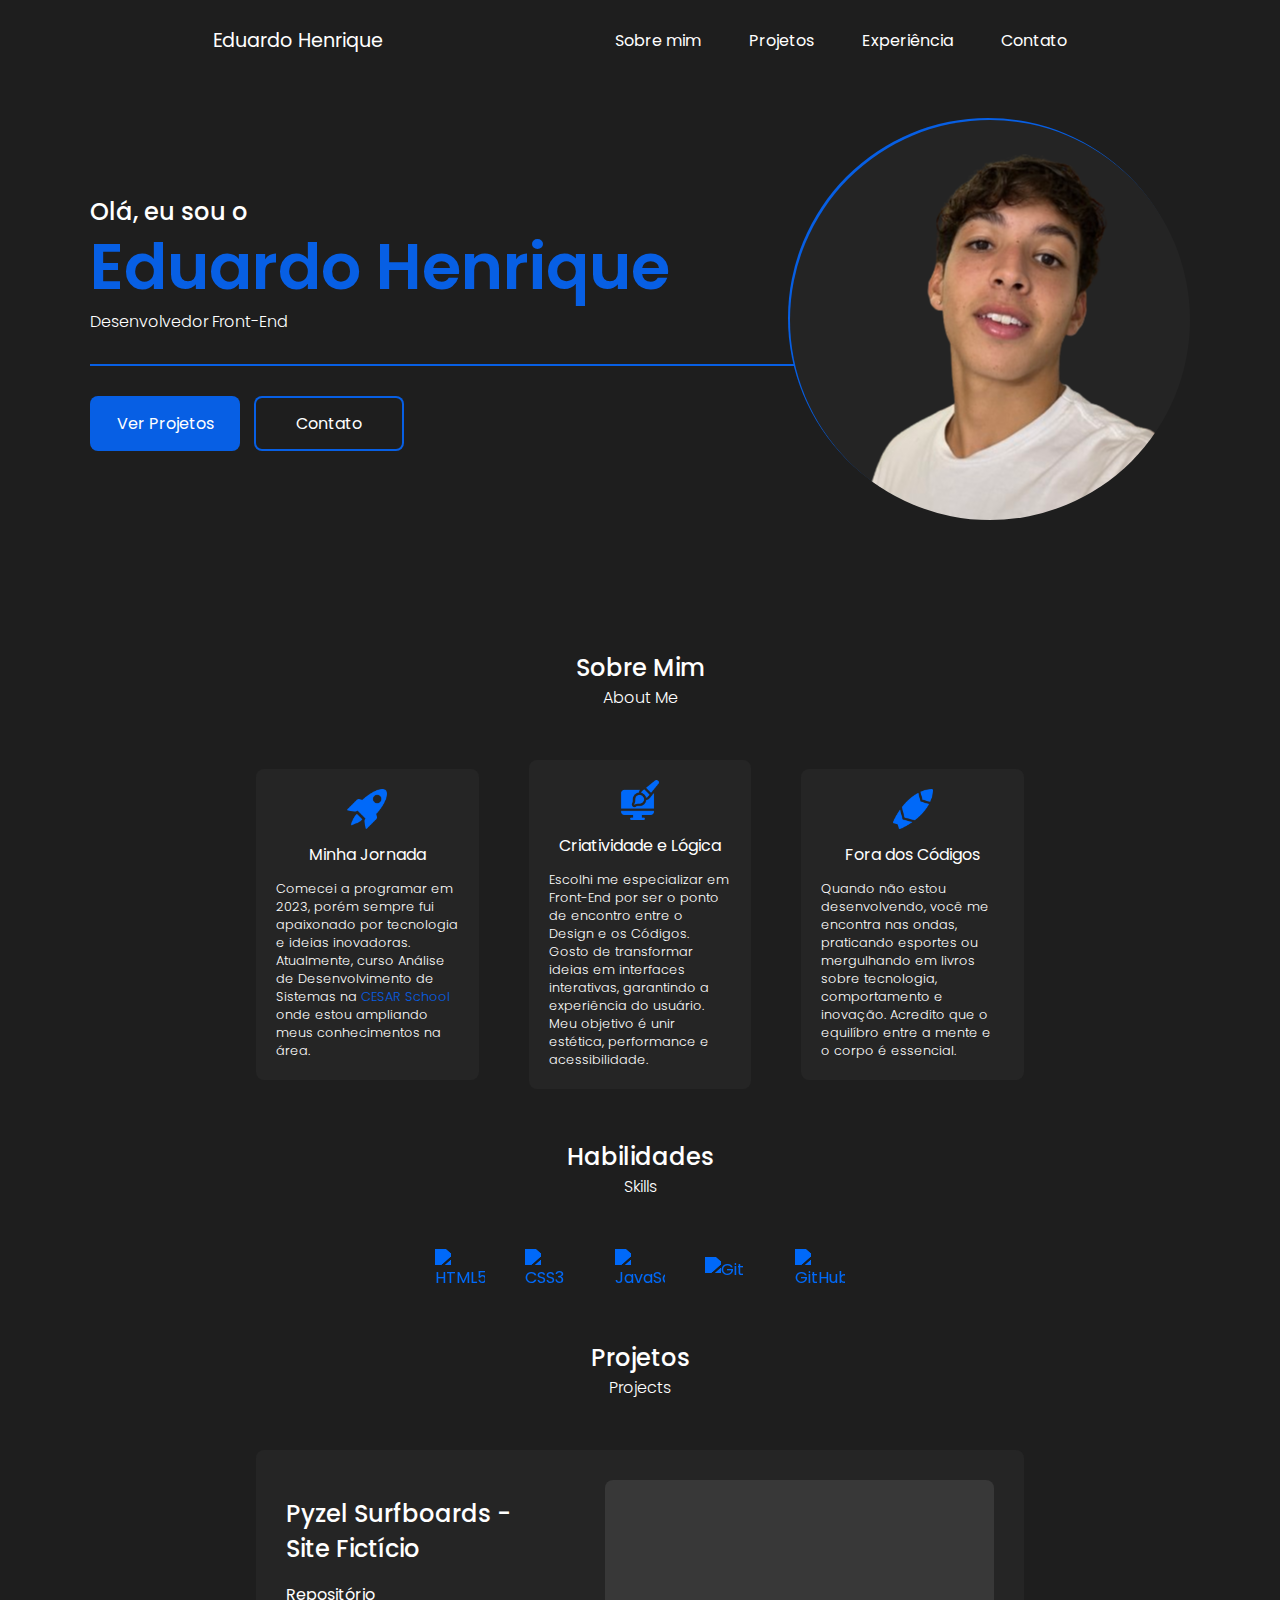
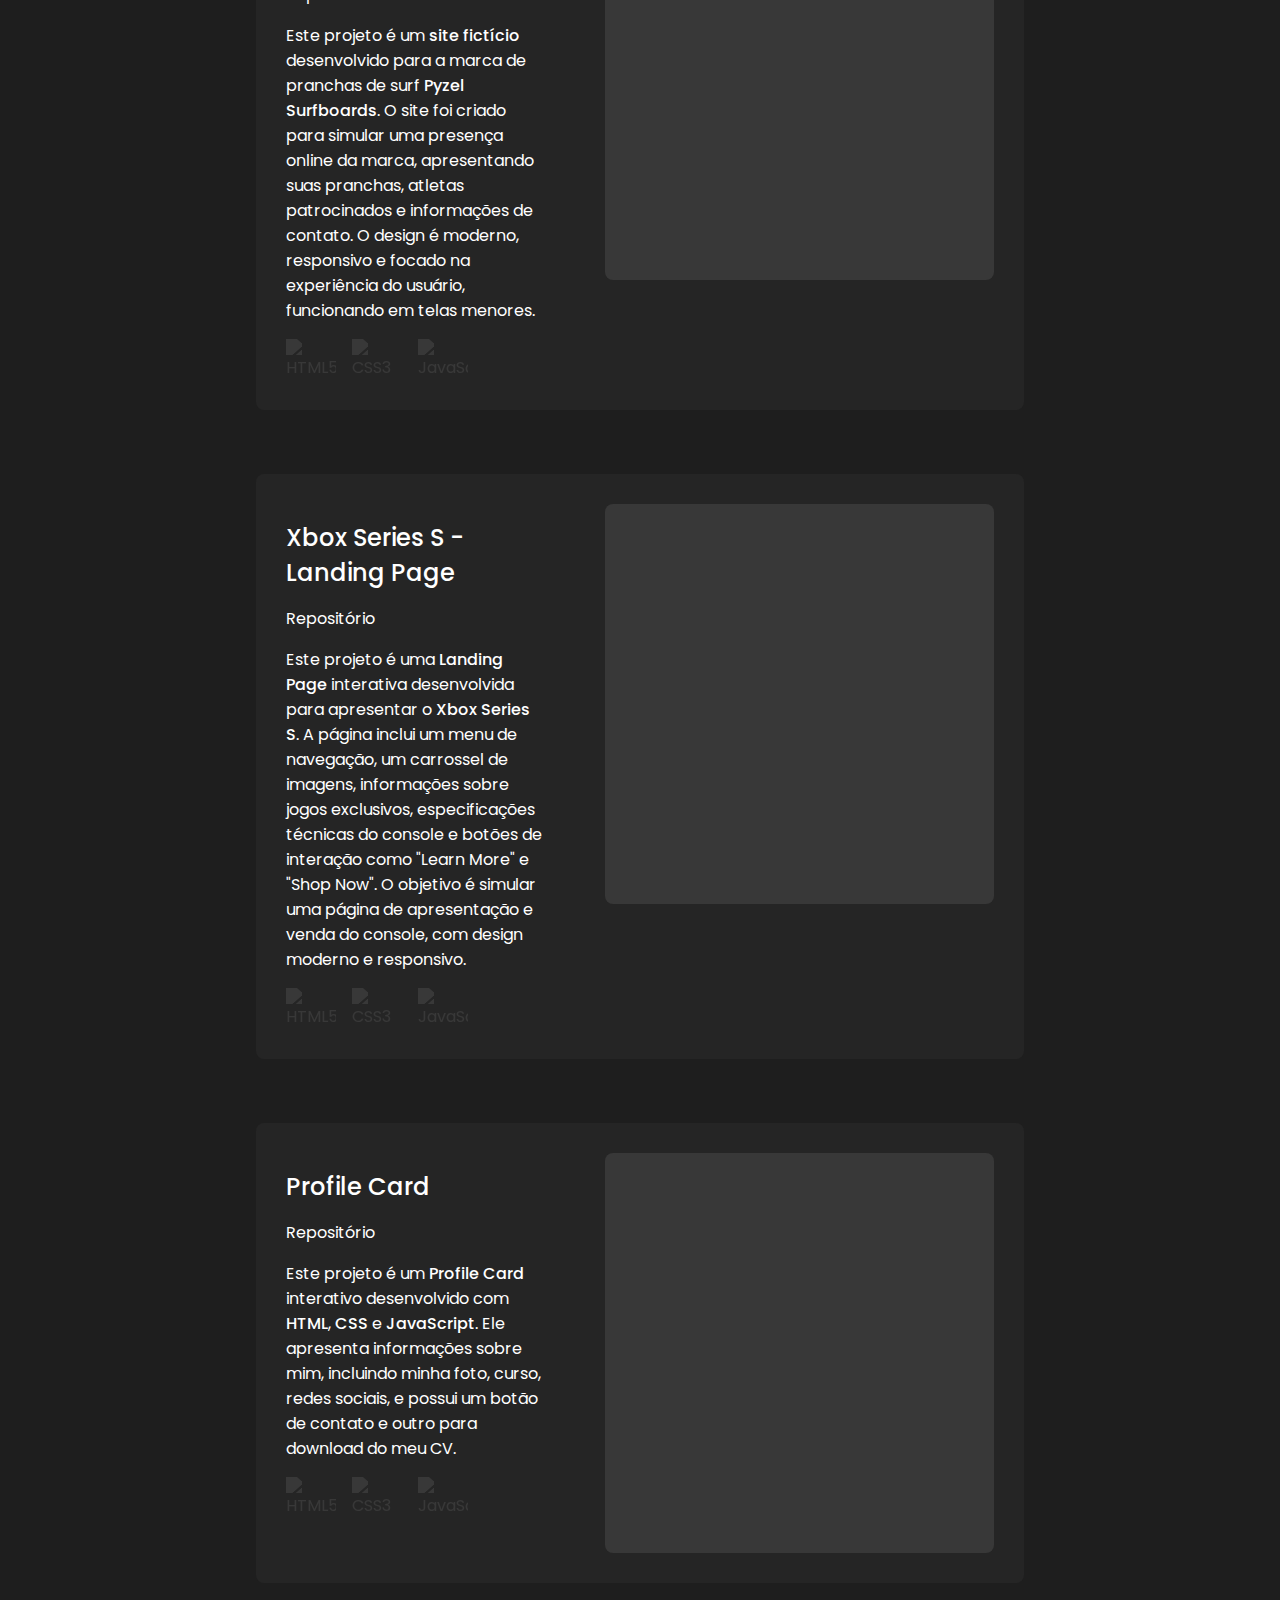
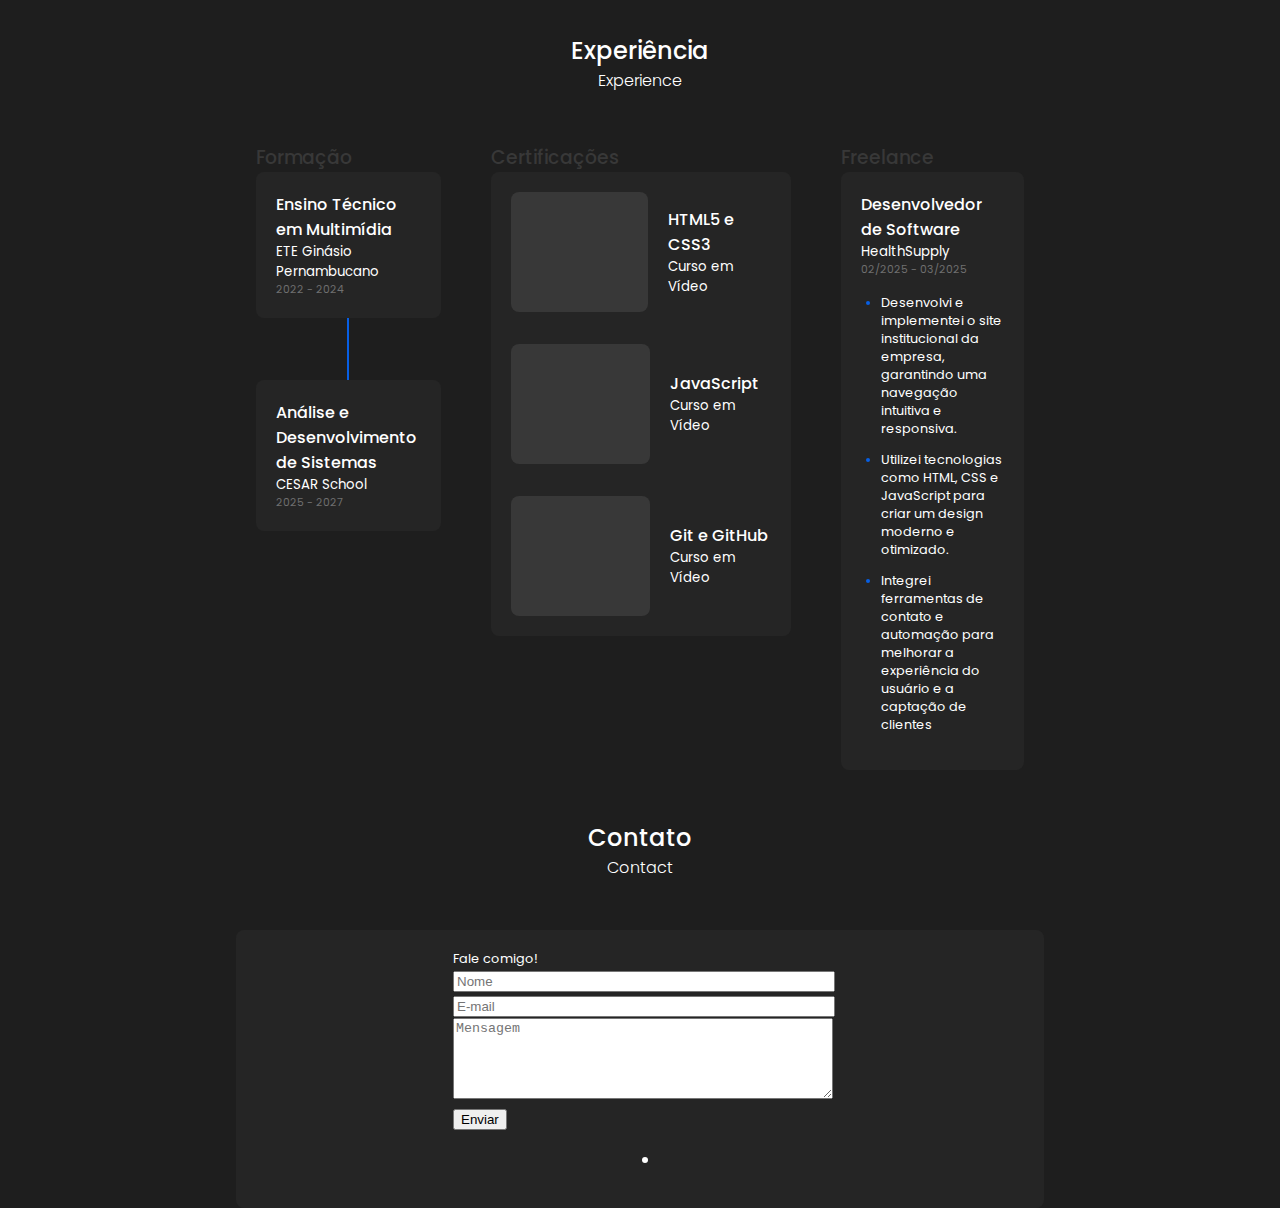
==== index.html @ 4c75b57a "Adaptando para telas menores" ====
<!DOCTYPE html>
<html lang="pt-br">
<head>
    <meta charset="UTF-8">
    <meta name="viewport" content="width=device-width, initial-scale=1.0">
    <title>Eduardo Henrique</title>
    <link rel="stylesheet" href="estilo/style.css">
</head>
<body>
    <!--
    Olá, obrigado por olhar meu portifólio. 
    
    Caso queira ler o código, está disponível em meu GitHub:

    github.com/duduhnrq
    -->
    <header id="mainHeader">
        <nav id="nav-links">
            <a href="#" class="logo">Eduardo Henrique</a>
            <div class="mobile-menu">
                <div class="line1"></div>
                <div class="line2"></div>
                <div class="line3"></div>
            </div>
            <ul class="nav-list">
                <li><a href="#about-me">Sobre mim</a></li>
                <li><a href="#projects">Projetos</a></li>
                <li><a href="#experience">Experiência</a></li>
                <li><a href="#contact">Contato</a></li>
            </ul>
        </nav>
    </header>

    <main>
        <section id="hero-section">
            <div class="hero-content">
                <h2>Olá, eu sou o</h2>
                <h1>Eduardo Henrique</h1>
                <h3>Desenvolvedor Front-End</h3>
                <hr>
                <a href="#projects"><input type="button" value="Ver Projetos" class="projects-btn"></a>
                <a href="#contact"><input type="button" value="Contato" class="contact-btn"></a>
            </div>
            <div class="hero-image">

            </div>
        </section>

        <section id="about-me">
            <div class="title">
                <h1>Sobre Mim</h1>
                <h2>About Me</h2>
            </div>

            <div class="about-boxs">
                <div class="about-box">
                    <img src="imagens/foguete.png" alt="Foguete">
                    <h1>Minha Jornada</h1>
                    <p>Comecei a programar em 2023, porém sempre fui apaixonado por tecnologia e ideias inovadoras. Atualmente, curso Análise de Desenvolvimento de Sistemas na <a href="https://www.cesar.school/" target="_blank">CESAR School</a> onde estou ampliando meus conhecimentos na área.</p>
                </div>
                <div class="about-box">
                    <img src="imagens/design.png" alt="Design">
                    <h1>Criatividade e Lógica</h1>
                    <p>Escolhi me especializar em Front-End por ser o ponto de encontro entre o Design e os Códigos. Gosto de transformar ideias em interfaces interativas, garantindo a experiência do usuário. Meu objetivo é unir estética, performance e acessibilidade.</p>
                </div>
                <div class="about-box">
                    <img src="imagens/prancha-de-surfe.png" alt="Prancha de Surf">
                    <h1>Fora dos Códigos</h1>
                    <p>Quando não estou desenvolvendo, você me encontra nas ondas, praticando esportes ou mergulhando em livros sobre tecnologia, comportamento e inovação. Acredito que o equilíbro entre a mente e o corpo é essencial.</p>
                </div>
            </div>
            
            <div class="title">
                <h1>Habilidades</h1>
                <h2>Skills</h2>
            </div>

            <div class="skills-icons">             
                <img alt="HTML5" title="HTML5" src="https://cdn.jsdelivr.net/gh/devicons/devicon@latest/icons/html5/html5-plain.svg" />                
                <img alt="CSS3" title="CSS3" src="https://cdn.jsdelivr.net/gh/devicons/devicon@latest/icons/css3/css3-plain.svg" />
                <img alt="JavaScript" title="JavaScript" src="https://cdn.jsdelivr.net/gh/devicons/devicon@latest/icons/javascript/javascript-plain.svg" />
                <img alt="Git" title="Git" src="https://cdn.jsdelivr.net/gh/devicons/devicon@latest/icons/git/git-plain.svg" />
                <img alt="GitHub" title="GitHub" src="https://cdn.jsdelivr.net/gh/devicons/devicon@latest/icons/github/github-original.svg" />
            </div>
        </section>

        <section id="projects">
            <div class="title">
                <h1>Projetos</h1>
                <h2>Projects</h2>
            </div>

            <div class="projects-boxs">
                <div class="projects-box">
                    <div class="project-content">
                        <h1>Pyzel Surfboards - Site Fictício</h1>
                        <a href="https://github.com/duduhnrq/surfboards-site" target="_blank">Repositório</a>
                        <p>Este projeto é um <strong>site fictício</strong> desenvolvido para a marca de pranchas de surf <strong>Pyzel Surfboards</strong>. O site foi criado para simular uma presença online da marca, apresentando suas pranchas, atletas patrocinados e informações de contato. O design é moderno, responsivo e focado na experiência do usuário, funcionando em telas menores.</p>
                        <div class="project-icons">
                            <img alt="HTML5" title="HTML5" src="https://cdn.jsdelivr.net/gh/devicons/devicon@latest/icons/html5/html5-plain.svg" />
                            <img alt="CSS3" title="CSS3" src="https://cdn.jsdelivr.net/gh/devicons/devicon@latest/icons/css3/css3-plain.svg" />
                            <img alt="JavaScript" title="JavaScript" src="https://cdn.jsdelivr.net/gh/devicons/devicon@latest/icons/javascript/javascript-plain.svg" />
                        </div>
                    </div>
                    <div class="project-image">
                        <a href="#"><img src="" alt=""></a>
                    </div>
                </div>

                <div class="projects-box">
                    <div class="project-content">
                        <h1>Xbox Series S - Landing Page</h1>
                        <a href="https://github.com/duduhnrq/xbox-landing-page" target="_blank">Repositório</a>
                        <p>Este projeto é uma <strong>Landing Page</strong> interativa desenvolvida para apresentar o <strong>Xbox Series S</strong>. A página inclui um menu de navegação, um carrossel de imagens, informações sobre jogos exclusivos, especificações técnicas do console e botões de interação como "Learn More" e "Shop Now". O objetivo é simular uma página de apresentação e venda do console, com design moderno e responsivo.</p>
                        <div class="project-icons">
                            <img alt="HTML5" title="HTML5" src="https://cdn.jsdelivr.net/gh/devicons/devicon@latest/icons/html5/html5-plain.svg" />
                            <img alt="CSS3" title="CSS3" src="https://cdn.jsdelivr.net/gh/devicons/devicon@latest/icons/css3/css3-plain.svg" />
                            <img alt="JavaScript" title="JavaScript" src="https://cdn.jsdelivr.net/gh/devicons/devicon@latest/icons/javascript/javascript-plain.svg" />
                        </div>
                    </div>
                    <div class="project-image">
                        <a href="#"><img src="" alt=""></a>
                    </div>
                </div>

                <div class="projects-box">
                    <div class="project-content">
                        <h1>Profile Card</h1>
                        <a href="https://github.com/duduhnrq/profile-card" target="_blank">Repositório</a>
                        <p>Este projeto é um <strong>Profile Card</strong> interativo desenvolvido com <strong>HTML</strong>, <strong>CSS</strong> e <strong>JavaScript</strong>. Ele apresenta informações sobre mim, incluindo minha foto, curso, redes sociais, e possui um botão de contato e outro para download do meu CV.</p>
                        <div class="project-icons">
                            <img alt="HTML5" title="HTML5" src="https://cdn.jsdelivr.net/gh/devicons/devicon@latest/icons/html5/html5-plain.svg" />
                            <img alt="CSS3" title="CSS3" src="https://cdn.jsdelivr.net/gh/devicons/devicon@latest/icons/css3/css3-plain.svg" />
                            <img alt="JavaScript" title="JavaScript" src="https://cdn.jsdelivr.net/gh/devicons/devicon@latest/icons/javascript/javascript-plain.svg" />
                        </div>
                    </div>
                    <div class="project-image">
                        <a href="#"><img src="" alt=""></a>
                    </div>
                </div>
            </div>
        </section>

        <section id="experience">
            <div class="title">
                <h1>Experiência</h1>
                <h2>Experience</h2>
            </div>

            <div class="experience-blocks">

                <div class="education-block">
                    <h3>Formação</h3>
                    <div class="education-item">
                        <h4>Ensino Técnico em Multimídia</h4>
                        <h5>ETE Ginásio Pernambucano</h5>
                        <h6>2022 - 2024</h6>
                    </div>
                    <hr>
                    <div class="education-item">
                        <h4>Análise e Desenvolvimento de Sistemas</h4>
                        <h5>CESAR School</h5>
                        <h6>2025 - 2027</h6>
                    </div>
                </div>

                <div class="certifications-block">
                    <h3>Certificações</h3>
                    <div class="certifications-item">
                        <ul>
                            <li>
                                <div class="certification-image">

                                </div>
                                <div class="certification-text">
                                    <h4>HTML5 e CSS3</h4>
                                    <h5>Curso em Vídeo</h5>
                                </div>
                            </li>
                            <li>
                                <div class="certification-image">

                                </div>
                                <div class="certification-text">
                                    <h4>JavaScript</h4>
                                    <h5>Curso em Vídeo</h5>
                                </div>
                            </li>
                            <li>
                                <div class="certification-image">

                                </div>
                                <div class="certification-text">
                                    <h4>Git e GitHub</h4>
                                    <h5>Curso em Vídeo</h5>
                                </div>
                            </li>
                        </ul>
                    </div>
                </div>

                <div class="freelance-block">
                    <h3>Freelance</h3>
                    <div class="freelance-item">
                        <div class="freelance-text">
                            <h4>Desenvolvedor de Software</h4>
                            <h5>HealthSupply</h5>
                            <h6>02/2025 - 03/2025</h6>
                        </div>

                        <div class="freelance-tags">
                            <ul>
                                <li>
                                    <p>Desenvolvi e implementei o site institucional da empresa, garantindo uma navegação intuitiva e responsiva.</p>
                                </li>
                                <li>
                                    <p>Utilizei tecnologias como HTML, CSS e JavaScript para criar um design moderno e otimizado.</p>
                                </li>
                                <li>
                                    <p>Integrei ferramentas de contato e automação para melhorar a experiência do usuário e a captação de clientes</p>
                                </li>
                            </ul>
                        </div>
                    </div>
                </div>
            </div>
        </section>

        <section id="contact">
            <div class="title">
                <h1>Contato</h1>
                <h2>Contact</h2>
            </div>

            <div class="contact">
                <form action="#" method="post">
                    <h3>Fale comigo!</h3>
                    <div class="input-group">
                        <input type="text" id="nome" name="nome" placeholder="Nome" required>
                        <input type="email" id="email" name="email" placeholder="E-mail" required>
                    </div>
            
                    <div class="input-group">
                        <textarea id="mensagem" name="mensagem" rows="5" placeholder="Mensagem" required></textarea>
                    </div>
            
                    <button type="submit">Enviar</button>
                </form>
                <ul>
                    <li><img src="imagens/" alt=""></li>
                </ul>
            </div>
        </section>
    </main>

    <script src="script/script.js"></script>
</body>
</html>
---- estilo/style.css ----
@charset "UTF-8";

@import url('https://fonts.googleapis.com/css2?family=Outfit:wght@100..900&family=Poppins:ital,wght@0,100;0,200;0,300;0,400;0,500;0,600;0,700;0,800;0,900;1,100;1,200;1,300;1,400;1,500;1,600;1,700;1,800;1,900&display=swap');

:root {
    --color001: #1e1e1e;
    --color002: #252525;
    --color003: #383838;
    --color004: #075fe4;
    --color005: #e8e9eb;

    --font001: "Poppins", sans-serif;
}

html {
    overflow-x: hidden;
    scroll-behavior: smooth;
    scroll-padding-top: 80px; 
}

body {
    margin: 0;
    padding: 0;
    background-color: var(--color001);
    font-family: var(--font001);
}

/*Menu de Navegação*/

header {
    width: 100%;
    height: 80px;
    top: 0;
    position: fixed;
    background-color: var(--color001);
    display: flex;
    justify-content: center;
    align-items: center;
    transition: all .3s ease-in-out;
    z-index: 1000;
}

header.scrolled {
    background-color: var(--color001);
    box-shadow: 0px 0px 10px rgba(0, 0, 0, 0.3);
}

nav {
    display: flex;
    justify-content: center;
    width: 100%;
    gap: 15%;
}

nav .logo {
    display: flex;
    align-items: center;
    justify-content: center;
    color: white;
    text-decoration: none;
    font-weight: 400;
    font-size: 1.2rem;
}

nav ul {
    display: flex;
    justify-content: center;
    align-items: center;
    gap: 3rem;
    list-style: none;
}

nav ul a {
    position: relative;
    color: white;
    text-decoration: none;
}

nav ul a::after {
    content: "";
    position: absolute;
    left: 0;
    bottom: -2px;
    width: 0%;
    height: 2px;
    background-color: var(--color004);
    transition: all .3s ease-in-out;
}

nav ul a:hover::after {
    width: 100%;
}

.mobile-menu {
    display: none;
    cursor: pointer;
}

.mobile-menu div {
    width: 28px;
    height: 2px;
    background: #fff;
    margin: 6px 0;
    transition: all .3s;
}

/*Página Principal*/

#hero-section {
    width: 100%;
    height: auto;
    margin-top: 120px;
    margin-bottom: 80px;
    display: flex;
    justify-content: center;
    align-items: center;
}

.hero-content {
    color: white;
    width: 700px;
    height: auto;
    line-height: 45px;
    margin-left: 40px;
}

.hero-content h1, h2, h3 {
    margin: 0;
}

.hero-content h1 {
    color: var(--color004);
    font-size: 4rem;
    font-weight: 600;
    opacity: 0;
    transform: translateY(-10px);
    transition: all .5s ease-in-out .3s;
    padding: 10px 0px 10px 0px;
}

.hero-content h2 {
    font-size: 1.5rem;
    font-weight: 500;
    opacity: 0;
    transform: translateY(-10px);
    transition: all .5s ease-in-out;
}

.hero-content h3 {
    font-size: 1rem;
    font-weight: 300;
    opacity: 0;
    transform: translateY(-10px);
    transition: all .5s ease-in-out .6s;
}

.hero-content hr {
    width: 800px;
    margin: 20px 0px 20px 0px;
    border: 1px solid var(--color004);
}

.hero-content.visible h1,
.hero-content.visible h2,
.hero-content.visible h3 {
    opacity: 1;
    transform: translateY(0);
}

.hero-content input {
    cursor: pointer;
    width: 150px;
    height: auto;
    padding: 15px;
    margin: 10px 10px 0px 0px;
    border: none;
    border-radius: 8px;
}

.projects-btn {
    background-color: var(--color004);
    color: white;
    font-family: var(--font001);
    font-weight: 400;
    font-size: 1rem;
    transition: all .3s ease-in-out;
}

.projects-btn:hover {
    box-shadow: inset 0px 0px 0px 2px var(--color004);
    background-color: var(--color001);
    transform: translate(-2px, -2px);
}

.contact-btn {
    background-color: var(--color001);
    box-shadow: inset 0px 0px 0px 2px var(--color004);
    color: white;
    font-family: var(--font001);
    font-weight: 400;
    font-size: 1rem;
    transition: all .3s ease-in-out;
}

.contact-btn:hover {
    background-color: var(--color004);
    transform: translate(-2px, -2px);
}

.hero-image {
    min-width: 400px;
    min-height: 400px;
    background: var(--color001) url(../imagens/eduardo001.png) no-repeat center center;
    border-radius: 50%;
    box-shadow: -2px -2px 0px var(--color004);
    transition: all .3s ease-in-out;
    margin-right: 40px;
}

.hero-image:hover {
    box-shadow: -2px 2px 0px var(--color004);
    transform: translate(5px, -5px);
}

/*Sobre Mim / Habilidades*/

#about-me {
    width: 100%;
    height: auto;
    display: flex;
    justify-content: center;
    align-items: center;
    flex-direction: column;
    background-color: var(--color001);
    color: white;
}

.title {
    text-align: center;
    color: white;
    padding: 50px;
}

.title h1 {
    font-weight: 500;
    font-size: 1.5rem;
    margin: 0;
}

.title h2 {
    font-weight: 300;
    font-size: 1rem;
    margin: 0;
}

.about-boxs {
    display: flex;
    justify-content: center;
    align-items: center;
    width: 60%;
    gap: 50px;
}

.about-box {
    width: 300px;
    height: auto;
    padding: 20px;
    background-color: var(--color002);
    display: flex;
    flex-direction: column;
    justify-content: center;
    align-items: center;
    gap: .8rem;
    border-radius: 8px;
    transition: all .3s ease-in-out;
}

.about-box:hover {
    transform: translate(5px, -5px);
    box-shadow: -5px 5px 0px 0px var(--color004);
}

.about-box img {
    filter: brightness(0) invert(38%) sepia(74%) saturate(7254%) hue-rotate(206deg) contrast(107%);
    width: 40px;
}

.about-box h1 {
    font-size: 1rem;
    font-weight: 400;
    margin: 0;
}

.about-box p {
    font-size: .8rem;
    font-weight: 300;
    margin: 0;

}

.about-box a {
    font-size: .8rem;
    font-weight: 300;
    color: var(--color004);
    text-decoration: none;
}

.about-box a:hover {
    text-decoration: underline;
}

.skills-icons {
    display: flex;
    justify-content: center;
    align-items: center;
    gap: 40px;
}

.skills-icons img {
    width: 50px;
    filter: brightness(0) invert(38%) sepia(74%) saturate(7254%) hue-rotate(206deg) contrast(107%);
    transition: all .3s ease-in-out;
}

.skills-icons img:hover {
    transform: scale(1.1);
}

/*Projetos*/

#projects {
    width: 100%;
    height: auto;
    color: white;
    display: flex;
    flex-direction: column;
    justify-content: center;
}

.projects-boxs {
    display: flex;
    flex-direction: column;
    justify-content: center;
    align-items: center;
    gap: 4rem;
}

.projects-box {
    width: 60%;
    height: auto;
    background-color: var(--color002);
    display: flex;
    justify-content: center;
    border-radius: 8px;
}

.project-content {
    width: 400px;
    padding: 30px;
    display: flex;
    flex-direction: column;
    align-items: first baseline;
}

.project-content h1 {
    font-size: 1.5rem;
    font-weight: 500;
}

.project-content a {
    color: white;
    text-decoration: none;
    transition: all .3s ease-in-out;
}

.project-content a:hover {
    color: grey;
}

.project-content p {
    font-size: 1rem;
    font-weight: 400;
}

.project-content strong {
    font-weight: 500;
}

.project-icons {
    display: flex;
    gap: 1rem;
}

.project-icons img {
    width: 50px;
    filter: brightness(0) saturate(100%) invert(17%) sepia(10%) saturate(11%) hue-rotate(3deg) brightness(90%) contrast(82%);
}

.project-image {
    width: 600px;
    height: 400px;
    margin: 30px;
    background-color: var(--color003);
    transition: all .3s ease-in-out;
    border-radius: 8px;
}

.project-image:hover {
    cursor: pointer;
    transform: translate(5px, -5px);
    box-shadow: -5px 5px 0px 1px var(--color004);
}

/*Experiencia*/

#experience {
    color: white;
    display: flex;
    flex-direction: column;
    justify-content: center;
    align-items: center;
}

.experience-blocks {
    display: flex;
    justify-content: center;
    width: 60%;
    gap: 50px;
}

.experience-blocks h3 {
    color: var(--color003);
    font-weight: 500;
}

.experience-blocks h4, h5, h6 {
    margin: 0;
}

.experience-blocks h4 {
    font-weight: 500;
}

.experience-blocks h5 {
    font-weight: 400;
}

.experience-blocks h6 {
    font-weight: 400;
    color: #707070;
}

.experience-blocks hr {
    width: 0px;
    height: 60px;
    margin-top: 0;
    margin-bottom: 0;
    border: solid 1px var(--color004);
}

.education-item {
    background-color: var(--color002);
    border-radius: 8px;
    padding: 20px;
    margin: 0;
}

.certifications-item {
    background-color: var(--color002);
    border-radius: 8px;
    width: 300px;
}

.certifications-item ul {
    list-style: none;
    display: flex;
    flex-direction: column;
    gap: 2rem;
    padding: 20px;
    margin: 0;
}

.certifications-item li {
    display: flex;
    align-items: center;
    gap: 20px;
}

.certification-image {
    background-color: var(--color003);
    width: 150px;
    height: 120px;
    border-radius: 8px;
    transition: all .3s ease-in-out;
}

.certification-image:hover {
    cursor: pointer;
    transform: translate(5px, -5px);
    box-shadow: -5px 5px 0px 0px var(--color004);
}

.freelance-block {
    width: 360px;
}

.freelance-item {
    background-color: var(--color002);
    border-radius: 8px;
    padding: 20px;
    margin: 0;
}

.freelance-item ul {
    padding-left: 20px;
}

.freelance-item ul p {
    font-size: 0.8rem;
}

.freelance-item li::marker {
    color: #075fe4;
    font-size: 0.8rem;
}

/*Contato*/

#contact {
    display: flex;
    flex-direction: column;
    justify-content: center;
    align-items: center;
    color: white;
}

.contact {
    display: flex;
    flex-direction: column;
    justify-content: center;
    align-items: center;
    width: 60%;
    background-color: var(--color002);
    border-radius: 8px;
    padding: 20px;
}

.contact h3 {
    font-weight: 400;
    font-size: 0.8rem;
}

.input-group input, textarea {
    width: 100%;
}



/*Responsividade*/

@media (max-width: 1000px) {
    nav {
        gap: 30%;
    }

    .nav-list {
        position: absolute;
        top: 80px;
        height: 0;
        right: 0;
        width: 100%;
        background-color: var(--color001);
        flex-direction: column;
        gap: 8%;
        margin: 0;
        transition: all .3s ease-in-out;
    }
    
    .nav-list li {
        opacity: 0;
    }

    @keyframes navLinkFade {
        from {
            opacity: 0;
            transform: translateX(50px);
        }
        to {
            opacity: 1;
            transform: translateX(0)
        }
    }

    .mobile-menu {
        display: block;
    }

    .nav-list.active {
        height: 30vh;
    }

    .mobile-menu.active .line1 {
        transform: rotate(-45deg) translate(-6px, 6px);
    }

    .mobile-menu.active .line2 {
        opacity: 0;
    }

    .mobile-menu.active .line3 {
        transform: rotate(45deg) translate(-6px, -6px);
    }

    #hero-section {
        flex-direction: column-reverse;
    }

    .hero-content {
        margin-top: 20px;
        margin-left: 0;
        width: 100%;
        text-align: center;
    }

    .hero-content h1 {
        font-size: 2.5rem;
        padding: 0;
    }

    .hero-content hr {
        width: 100%;
    }

    .hero-image {
        margin: 0;
        transform: scale(0.8);
    }

    .hero-image:hover {
        box-shadow: -2px 2px 0px var(--color004);
        transform: scale(0.9);
    }

    .about-boxs {
        flex-direction: column;
        gap: 50px;
    }

    .experience-blocks {
        flex-direction: column;
        justify-content: center;
        align-items: center;
        width: 100%;
    }

    .education-block {
        width: 60%;
    }

    .certifications-block {
        width: 60%;
    }

    .certifications-item {
        width: 100%;
    }

    .freelance-block {
        width: 60%;
    }

    .contact {
        padding: 0;
        width: 60%;
    }
}
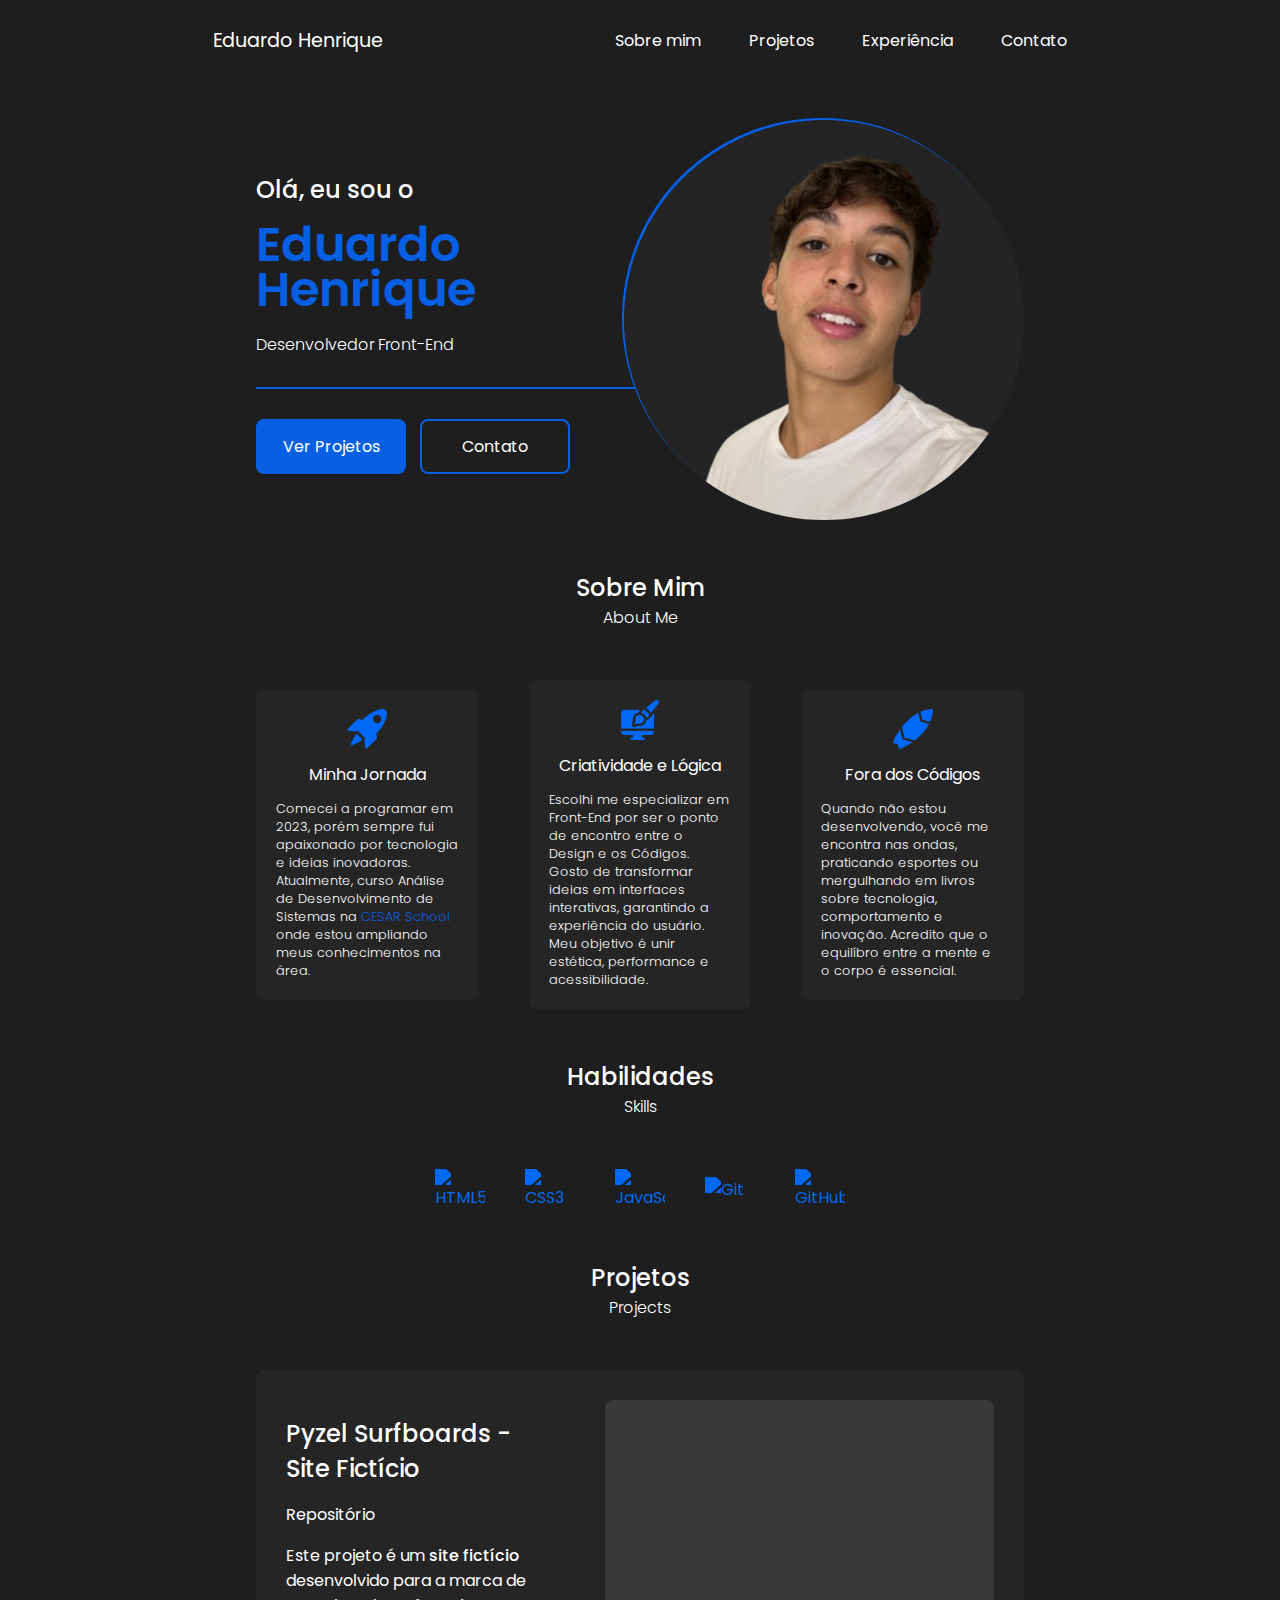
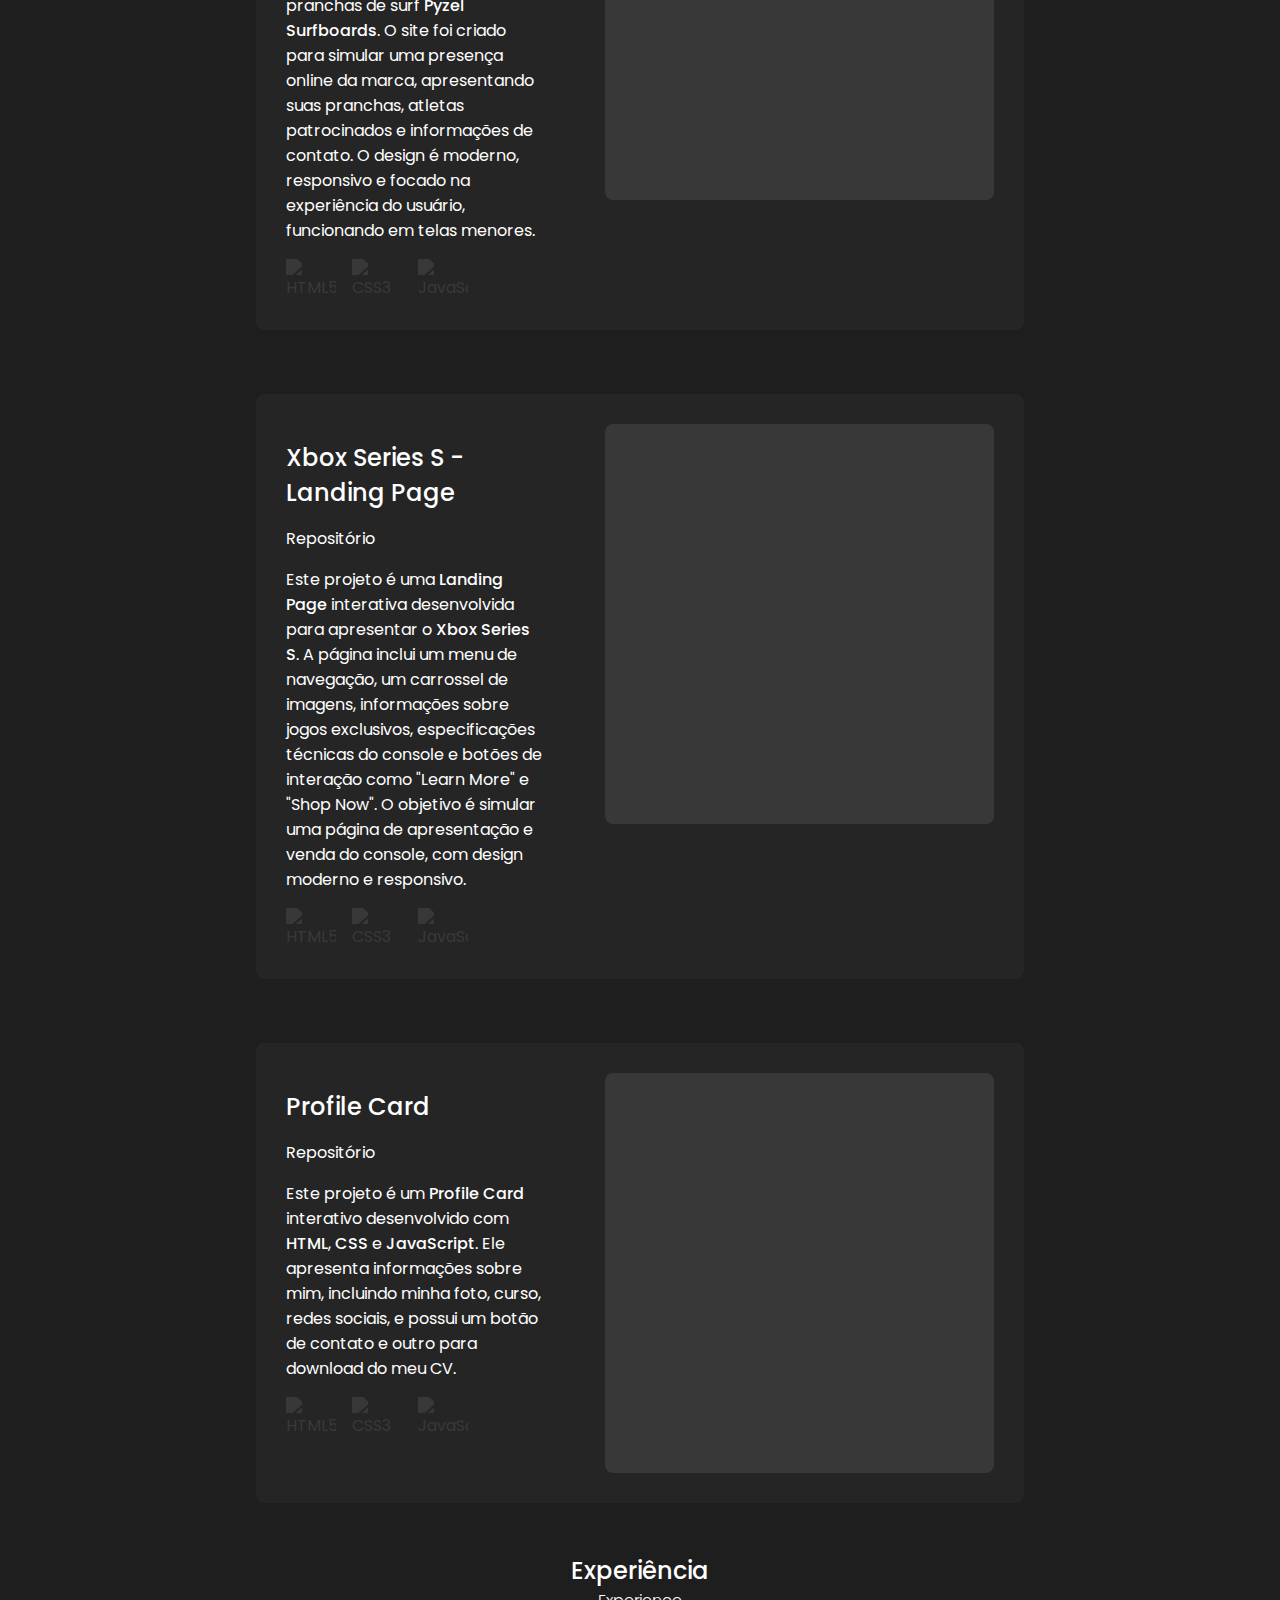
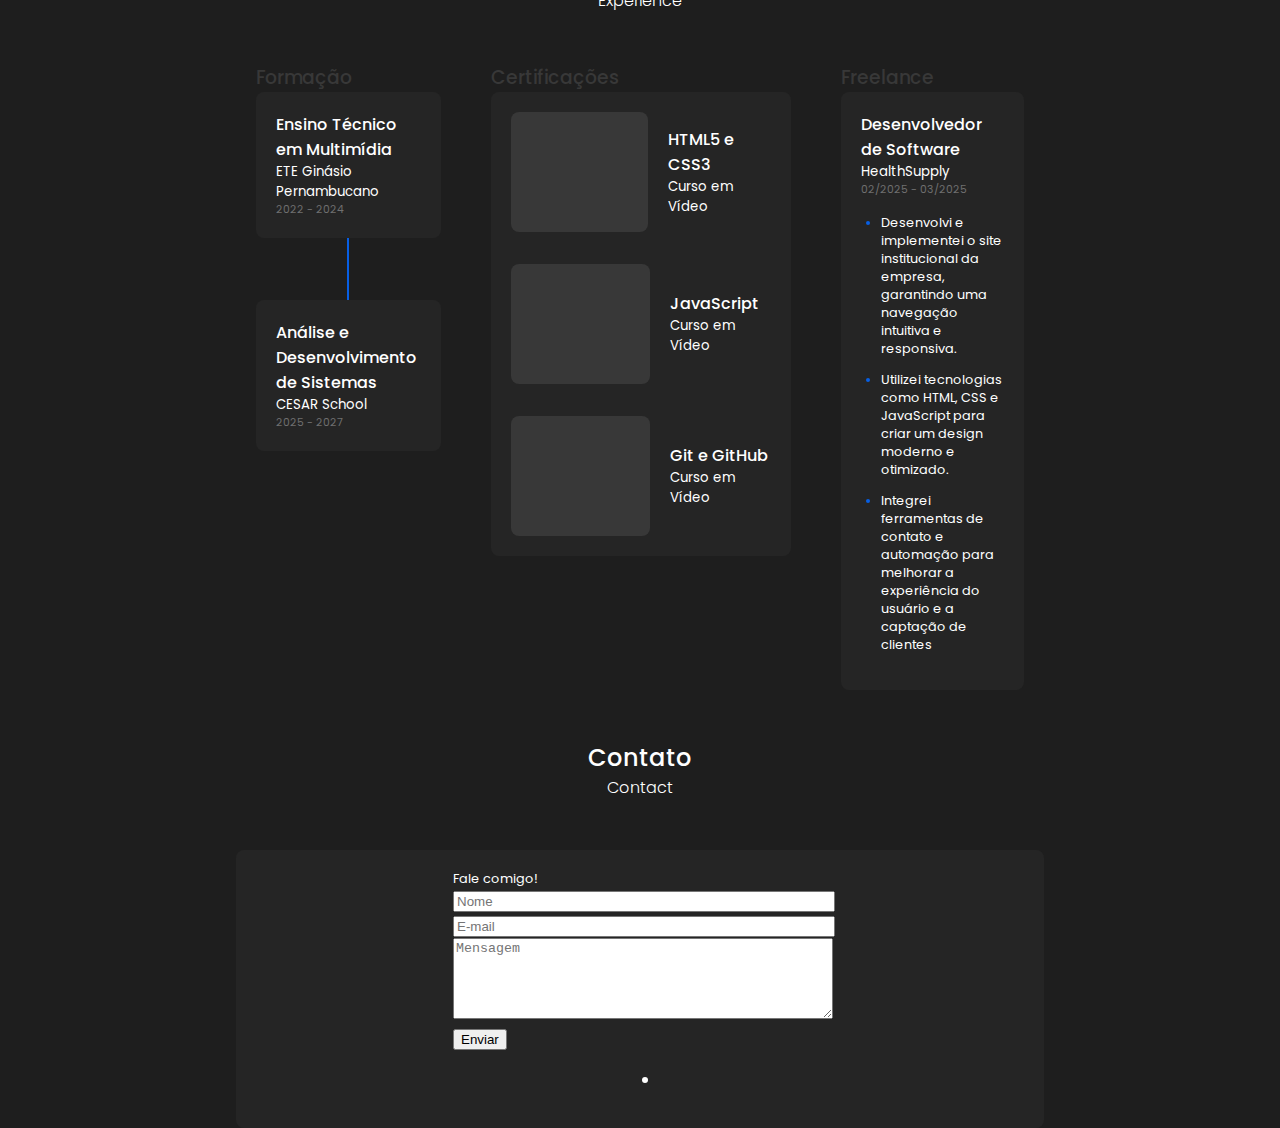
==== commit 39ae2d50: "Atualizando a responsividade" ====
--- a/index.html
+++ b/index.html
@@ -33,15 +33,17 @@
 
     <main>
         <section id="hero-section">
-            <div class="hero-content">
-                <h2>Olá, eu sou o</h2>
-                <h1>Eduardo Henrique</h1>
-                <h3>Desenvolvedor Front-End</h3>
-                <hr>
-                <a href="#projects"><input type="button" value="Ver Projetos" class="projects-btn"></a>
-                <a href="#contact"><input type="button" value="Contato" class="contact-btn"></a>
-            </div>
-            <div class="hero-image">
+            <div class="hero-container">
+                <div class="hero-content">
+                    <h2>Olá, eu sou o</h2>
+                    <h1>Eduardo Henrique</h1>
+                    <h3>Desenvolvedor Front-End</h3>
+                    <hr>
+                    <a href="#projects"><input type="button" value="Ver Projetos" class="projects-btn"></a>
+                    <a href="#contact"><input type="button" value="Contato" class="contact-btn"></a>
+                </div>
+                <div class="hero-image">
+            </div>
 
             </div>
         </section>
--- a/estilo/style.css
+++ b/estilo/style.css
@@ -110,7 +110,13 @@
     width: 100%;
     height: auto;
     margin-top: 120px;
-    margin-bottom: 80px;
+    display: flex;
+    justify-content: center;
+    align-items: center;
+}
+
+.hero-container {
+    width: 60%;
     display: flex;
     justify-content: center;
     align-items: center;
@@ -121,7 +127,6 @@
     width: 700px;
     height: auto;
     line-height: 45px;
-    margin-left: 40px;
 }
 
 .hero-content h1, h2, h3 {
@@ -130,7 +135,7 @@
 
 .hero-content h1 {
     color: var(--color004);
-    font-size: 4rem;
+    font-size: 3rem;
     font-weight: 600;
     opacity: 0;
     transform: translateY(-10px);
@@ -155,7 +160,7 @@
 }
 
 .hero-content hr {
-    width: 800px;
+    width: 110%;
     margin: 20px 0px 20px 0px;
     border: 1px solid var(--color004);
 }
@@ -214,7 +219,6 @@
     border-radius: 50%;
     box-shadow: -2px -2px 0px var(--color004);
     transition: all .3s ease-in-out;
-    margin-right: 40px;
 }
 
 .hero-image:hover {
@@ -611,8 +615,9 @@
         transform: rotate(45deg) translate(-6px, -6px);
     }
 
-    #hero-section {
+    .hero-container {
         flex-direction: column-reverse;
+        width: 100%;
     }
 
     .hero-content {
@@ -638,7 +643,7 @@
 
     .hero-image:hover {
         box-shadow: -2px 2px 0px var(--color004);
-        transform: scale(0.9);
+        transform: scale(0.85);
     }
 
     .about-boxs {
@@ -668,9 +673,4 @@
     .freelance-block {
         width: 60%;
     }
-
-    .contact {
-        padding: 0;
-        width: 60%;
-    }
 }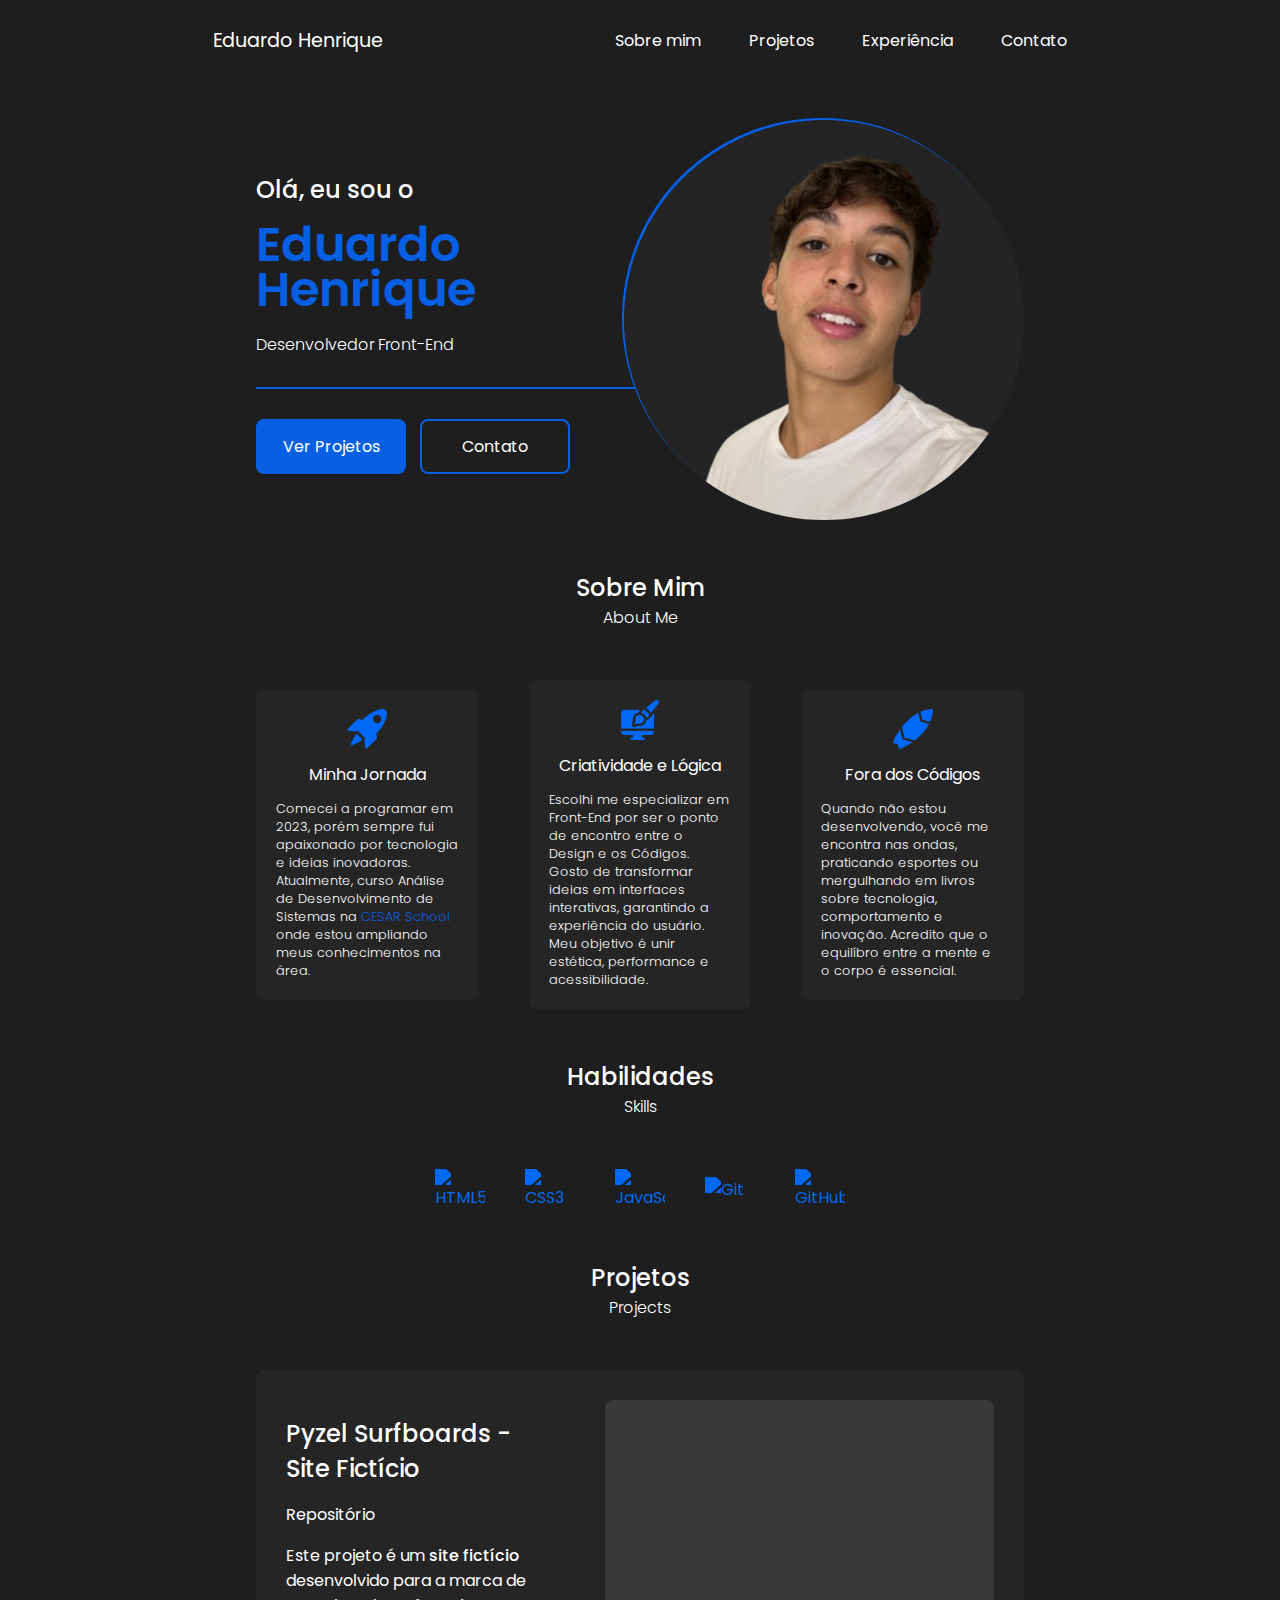
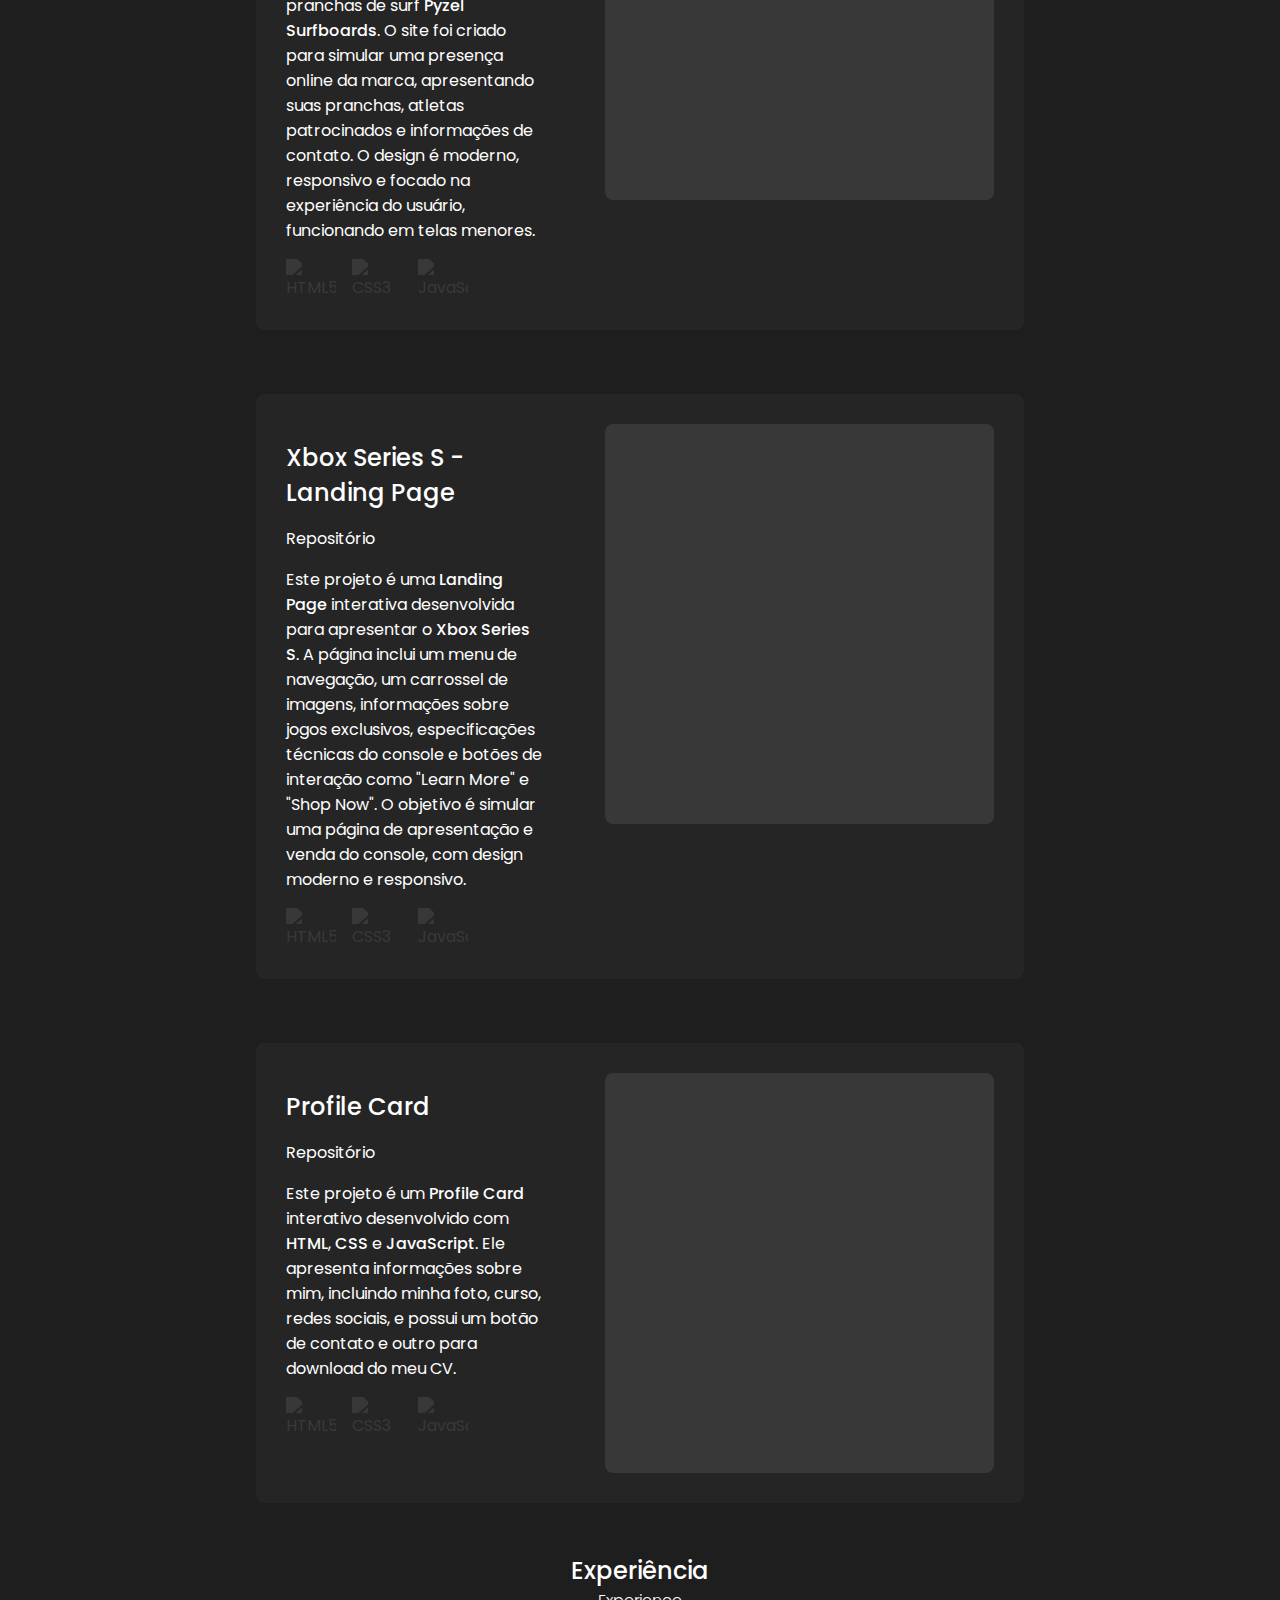
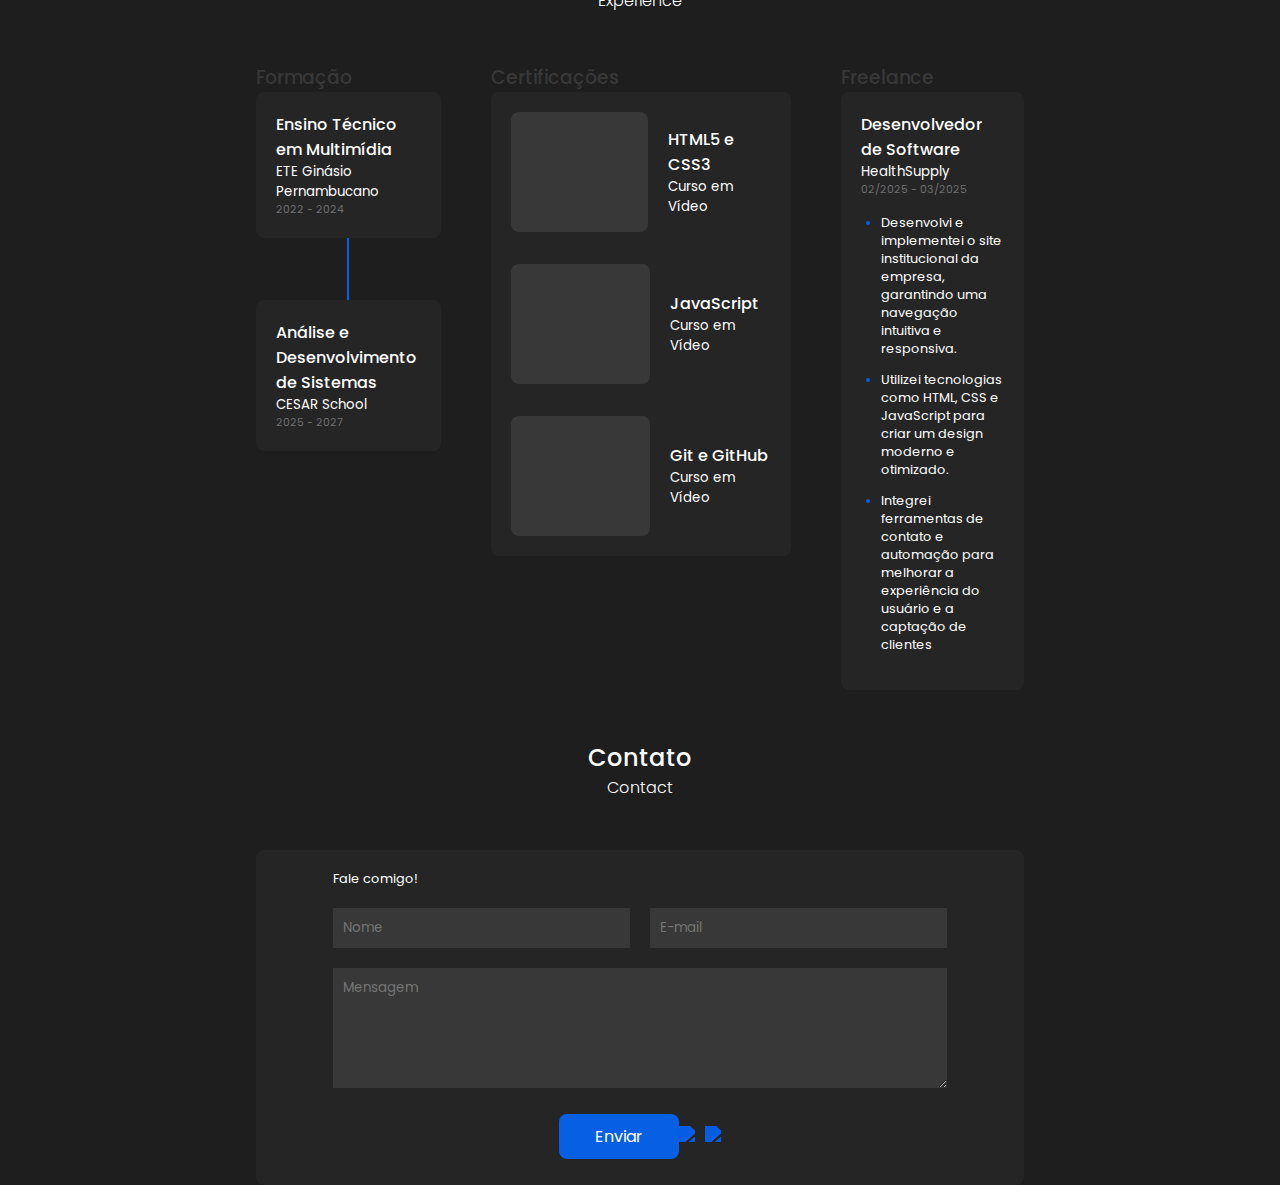
==== commit b40c3ddb: "Estilizando a área de contato" ====
--- a/index.html
+++ b/index.html
@@ -246,11 +246,15 @@
                         <textarea id="mensagem" name="mensagem" rows="5" placeholder="Mensagem" required></textarea>
                     </div>
             
-                    <button type="submit">Enviar</button>
+                    <div class="submit-group">
+                        <input type="button" value="Enviar" class="send-btn">
+                        
+                        <ul class="social-icons">
+                            <li><img src="https://cdn.jsdelivr.net/gh/devicons/devicon@latest/icons/linkedin/linkedin-plain.svg"/></li>
+                            <li><img src="https://cdn.jsdelivr.net/gh/devicons/devicon@latest/icons/github/github-original.svg"/></li>
+                        </ul>
+                    </div>
                 </form>
-                <ul>
-                    <li><img src="imagens/" alt=""></li>
-                </ul>
             </div>
         </section>
     </main>
--- a/estilo/style.css
+++ b/estilo/style.css
@@ -546,19 +546,75 @@
     width: 60%;
     background-color: var(--color002);
     border-radius: 8px;
+}
+
+.contact form {
     padding: 20px;
+    width: 80%;
+    display: flex;
+    flex-direction: column;
+    gap: 20px;
 }
 
 .contact h3 {
     font-weight: 400;
     font-size: 0.8rem;
+}
+
+.input-group {
+    display: flex;
+    justify-content: center;
+    align-items: center;
+    gap: 20px;
 }
 
 .input-group input, textarea {
     width: 100%;
-}
-
-
+    border: none;
+    background-color: var(--color003);
+    font-family: var(--font001);
+    padding: 10px;
+}
+
+.send-btn {
+    width: 120px;
+    background-color: var(--color004);
+    color: white;
+    border: none;
+    border-radius: 8px;
+    padding: 10px;
+    font-family: var(--font001);
+    font-weight: 400;
+    font-size: 1rem;
+    transition: all .3s ease-in-out;
+}
+
+.send-btn:hover {
+    cursor: pointer;
+    box-shadow: inset 0px 0px 0px 2px var(--color004);
+    background-color: var(--color002);
+    transform: translate(-2px, -2px);
+}
+
+.submit-group {
+    display: flex;
+    justify-content: center;
+    align-items: center;
+}
+
+.social-icons {
+    list-style: none;
+    padding: 0;
+    display: flex;
+    justify-content: center;
+    align-items: center;
+    gap: 10px;
+}
+
+.social-icons img {
+    width: 30px;
+    filter: brightness(0) saturate(100%) invert(43%) sepia(100%) saturate(7498%) hue-rotate(213deg) brightness(98%) contrast(95%);
+}
 
 /*Responsividade*/
 
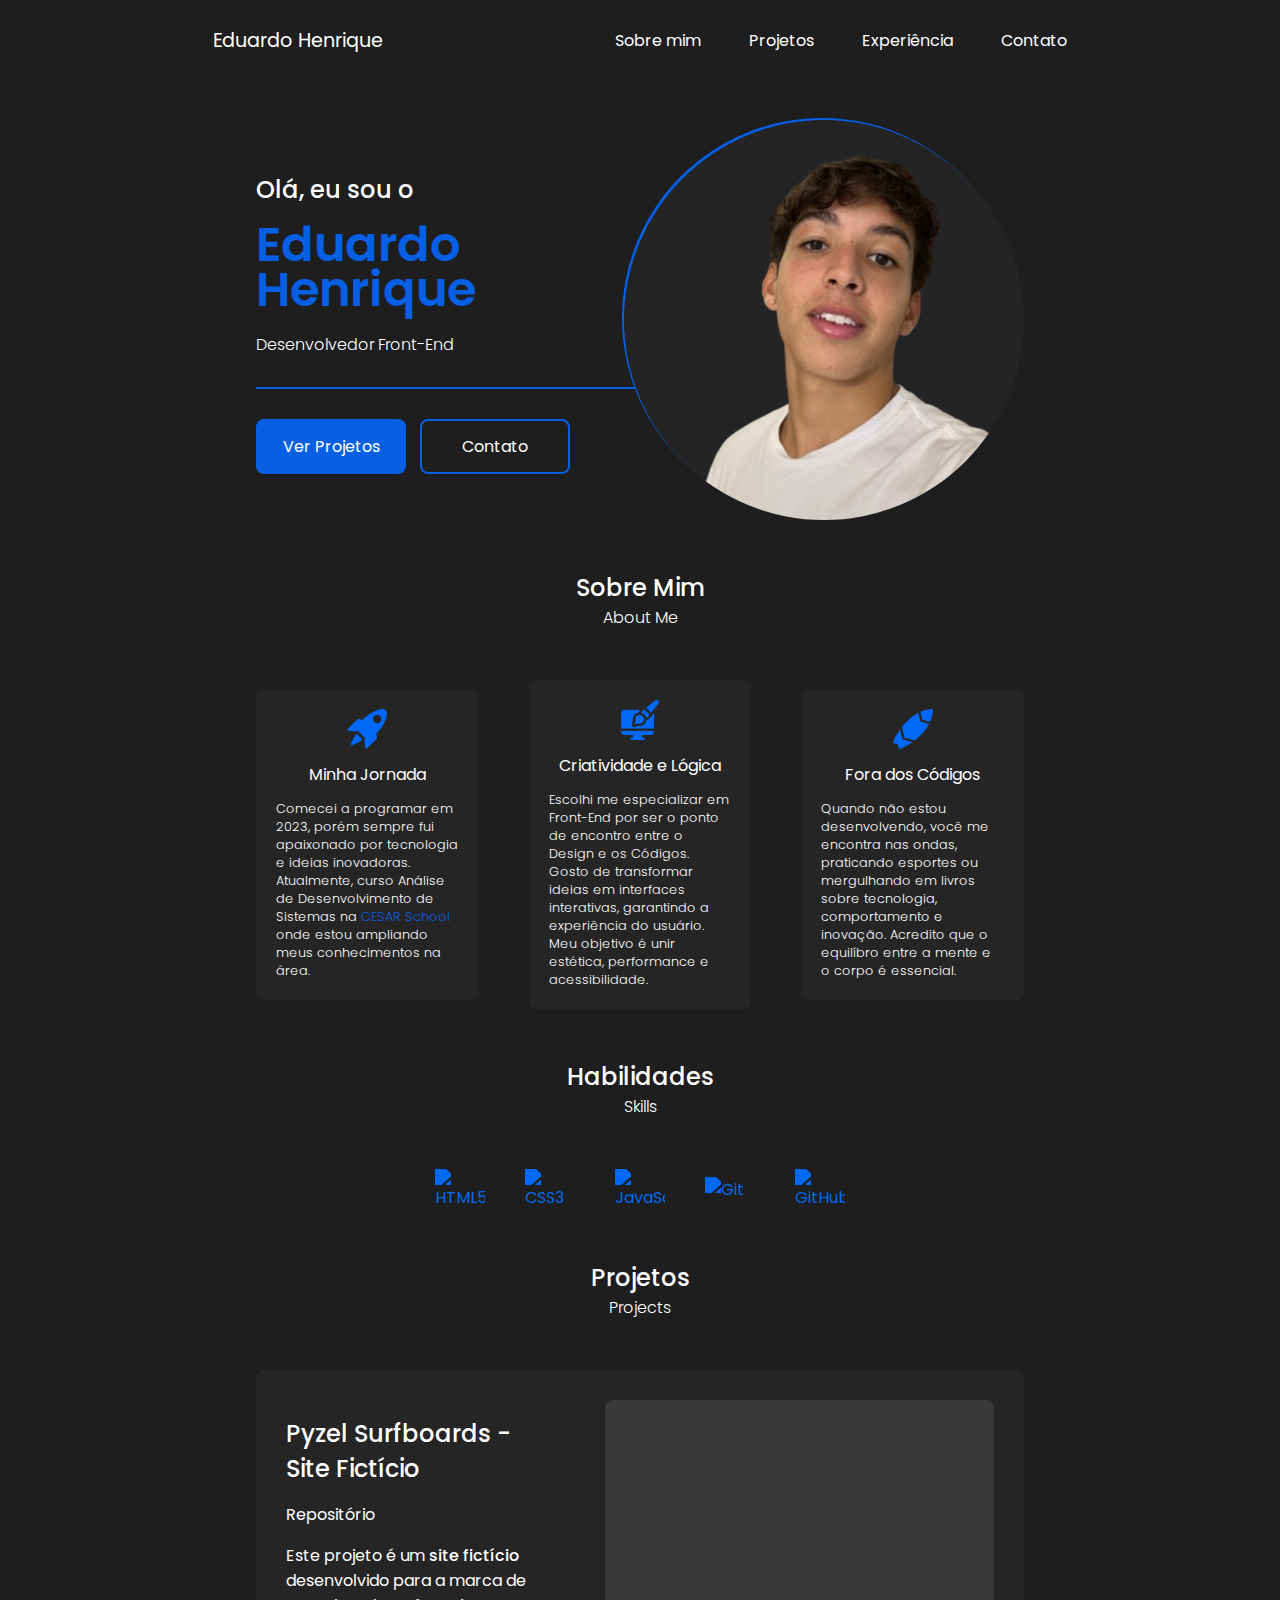
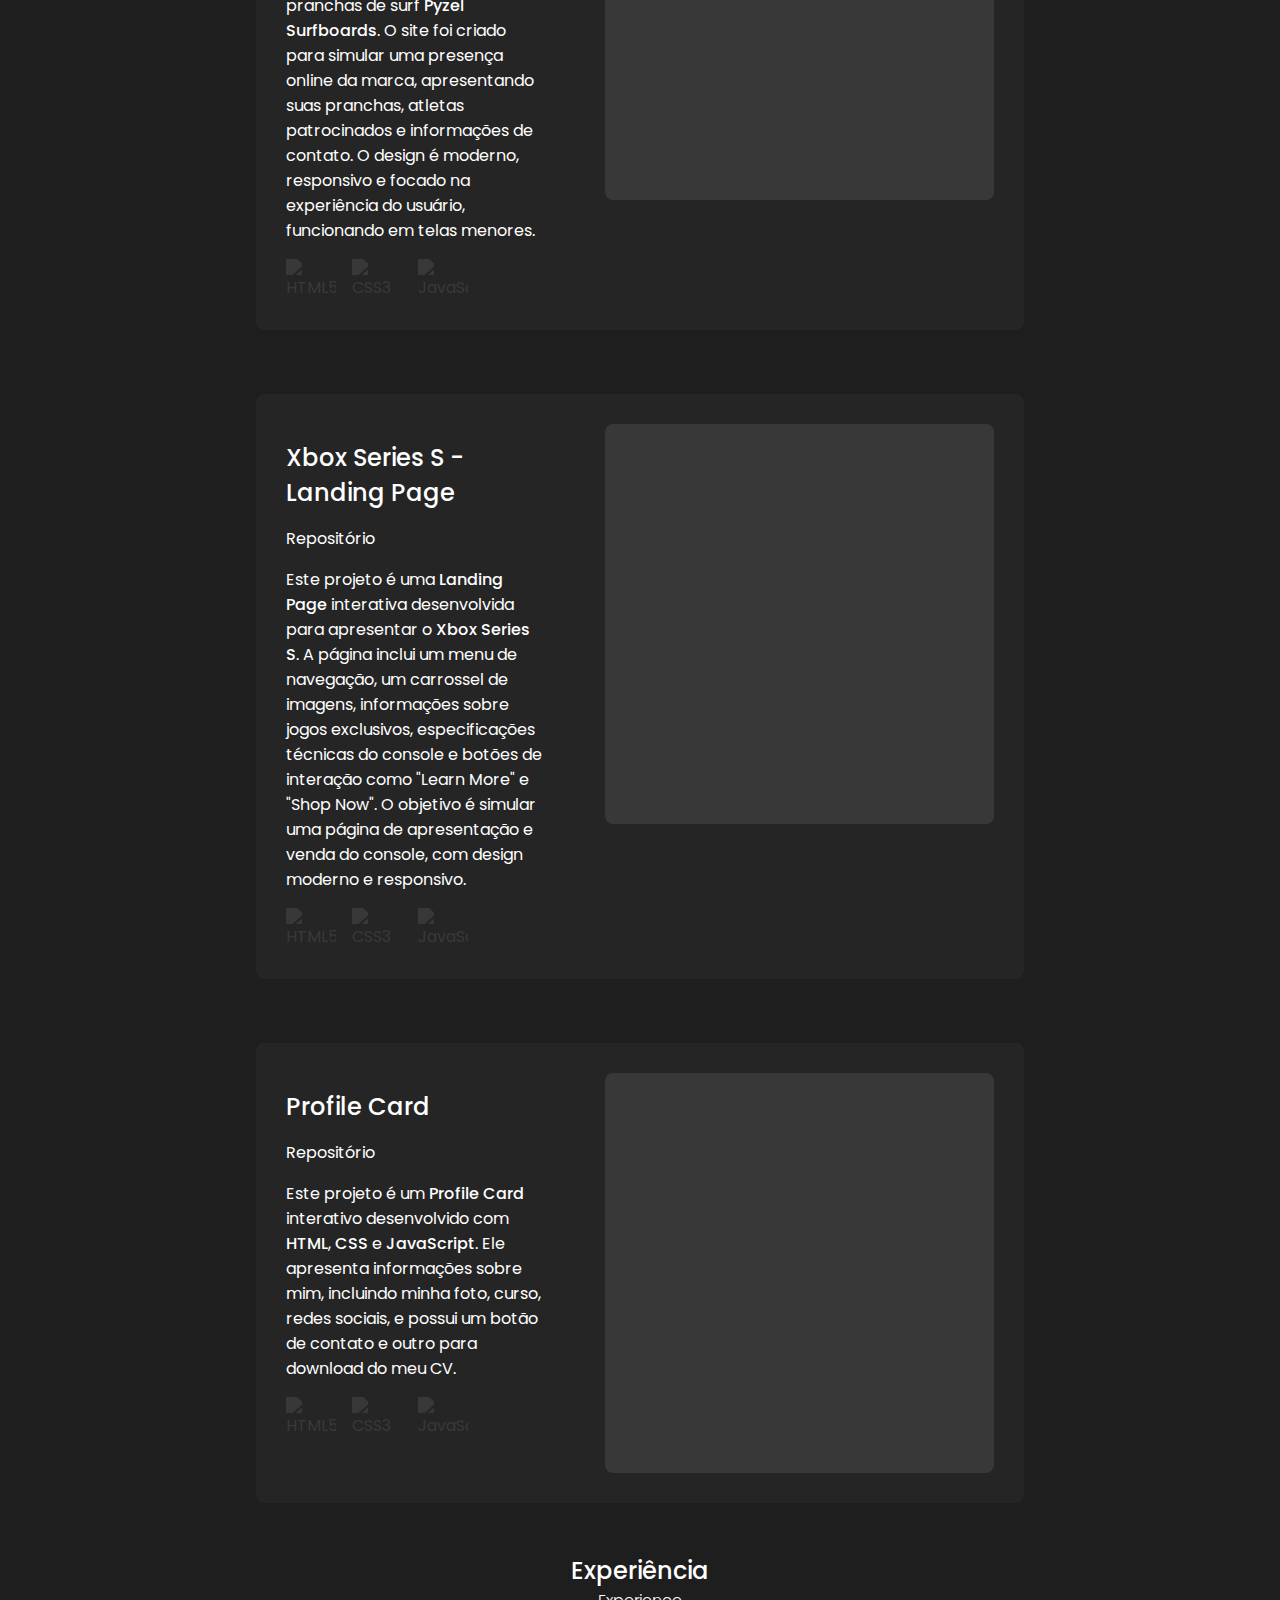
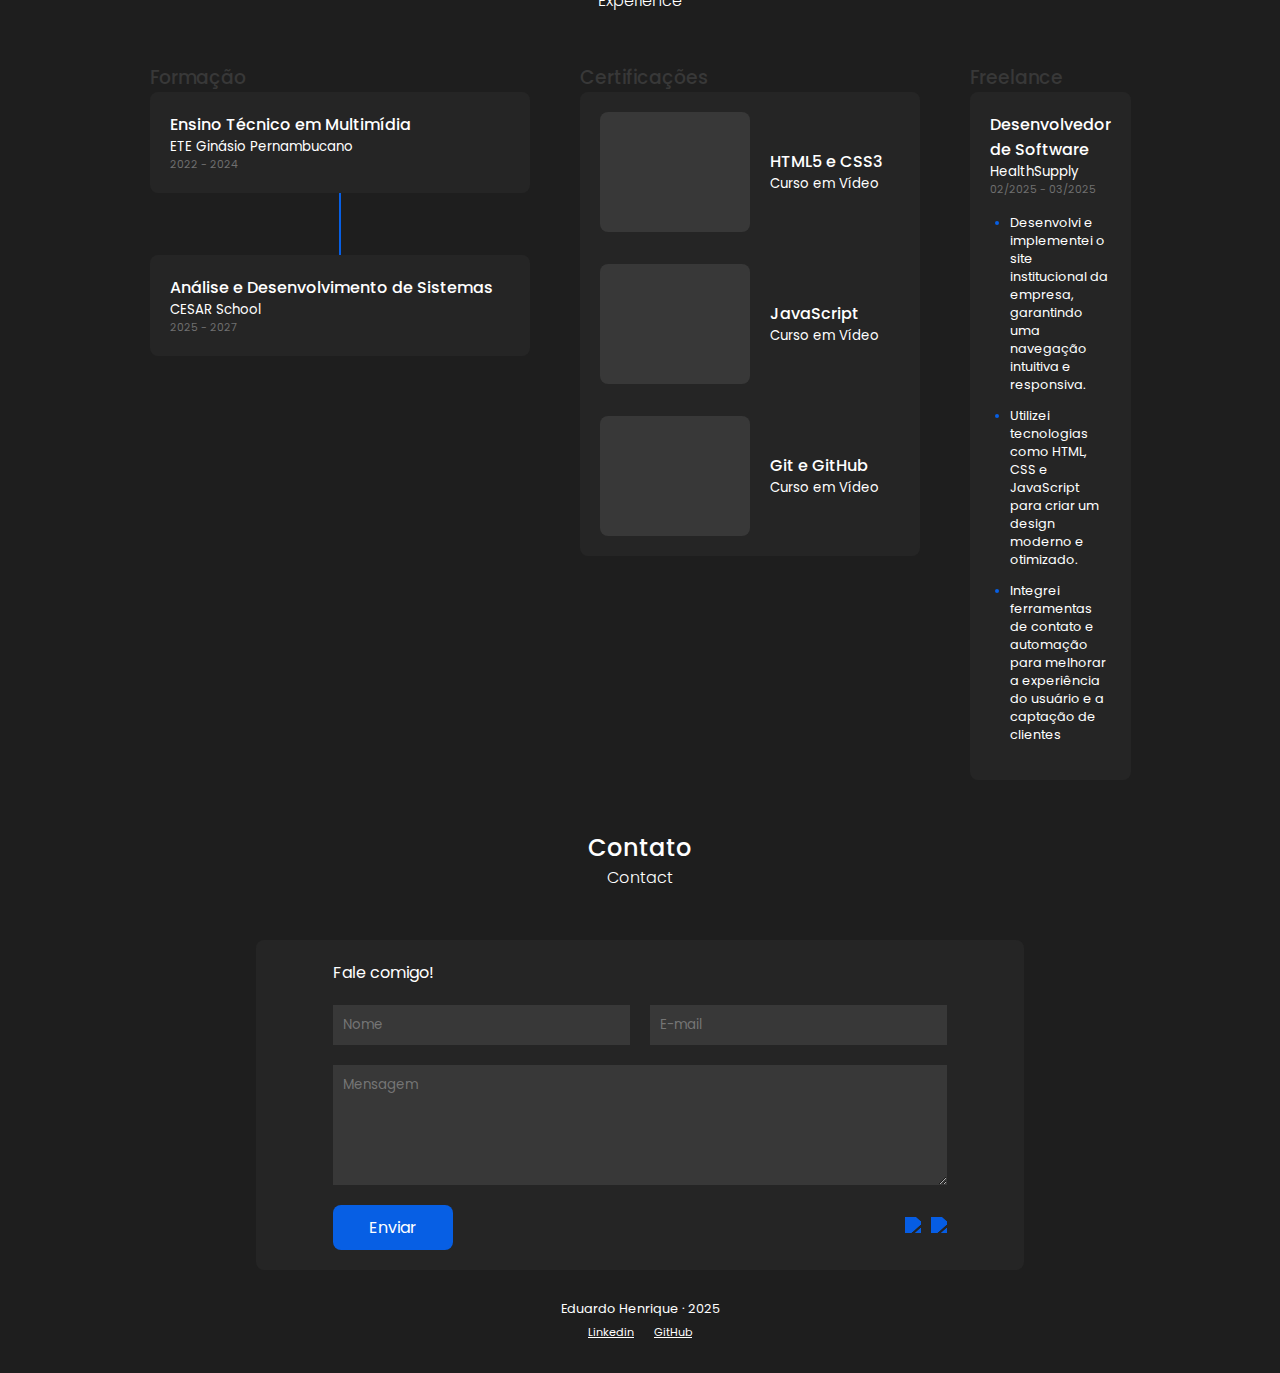
==== commit 3f37cfce: "Atualizando responsividade e criando um rodapé" ====
--- a/index.html
+++ b/index.html
@@ -247,16 +247,24 @@
                     </div>
             
                     <div class="submit-group">
-                        <input type="button" value="Enviar" class="send-btn">
+                        <button type="submit" class="send-btn">Enviar</button>
                         
                         <ul class="social-icons">
-                            <li><img src="https://cdn.jsdelivr.net/gh/devicons/devicon@latest/icons/linkedin/linkedin-plain.svg"/></li>
-                            <li><img src="https://cdn.jsdelivr.net/gh/devicons/devicon@latest/icons/github/github-original.svg"/></li>
+                            <li><a href="https://www.linkedin.com/in/eduardo-hnrque/" target="_blank"><img src="https://cdn.jsdelivr.net/gh/devicons/devicon@latest/icons/linkedin/linkedin-plain.svg"/></a></li>
+                            <li><a href="https://github.com/duduhnrq" target="_blank"><img src="https://cdn.jsdelivr.net/gh/devicons/devicon@latest/icons/github/github-original.svg"/></a></li>
                         </ul>
                     </div>
                 </form>
             </div>
         </section>
+
+        <footer>
+            <h2>Eduardo Henrique · 2025</h2>
+            <ul>
+                <li><a href="https://www.linkedin.com/in/eduardo-hnrque/" target="_blank">Linkedin</a></li>
+                <li><a href="https://github.com/duduhnrq" target="_blank">GitHub</a></li>
+            </ul>
+        </footer>
     </main>
 
     <script src="script/script.js"></script>
--- a/estilo/style.css
+++ b/estilo/style.css
@@ -463,6 +463,7 @@
 }
 
 .education-item {
+    width: 340px;
     background-color: var(--color002);
     border-radius: 8px;
     padding: 20px;
@@ -473,6 +474,7 @@
     background-color: var(--color002);
     border-radius: 8px;
     width: 300px;
+    padding: 20px;
 }
 
 .certifications-item ul {
@@ -480,7 +482,7 @@
     display: flex;
     flex-direction: column;
     gap: 2rem;
-    padding: 20px;
+    padding: 0;
     margin: 0;
 }
 
@@ -505,7 +507,7 @@
 }
 
 .freelance-block {
-    width: 360px;
+    width: auto;
 }
 
 .freelance-item {
@@ -558,7 +560,7 @@
 
 .contact h3 {
     font-weight: 400;
-    font-size: 0.8rem;
+    font-size: 1rem;
 }
 
 .input-group {
@@ -598,13 +600,14 @@
 
 .submit-group {
     display: flex;
-    justify-content: center;
+    justify-content: space-between;
     align-items: center;
 }
 
 .social-icons {
     list-style: none;
     padding: 0;
+    margin: 0;
     display: flex;
     justify-content: center;
     align-items: center;
@@ -614,6 +617,41 @@
 .social-icons img {
     width: 30px;
     filter: brightness(0) saturate(100%) invert(43%) sepia(100%) saturate(7498%) hue-rotate(213deg) brightness(98%) contrast(95%);
+    transition: all .3s ease-in-out;
+}
+
+.social-icons img:hover {
+    transform: scale(1.1);
+}
+
+/*Rodapé*/
+
+footer {
+    padding: 30px;
+    text-align: center;
+    color: white;
+}
+
+footer h2 {
+    font-weight: 400;
+    font-size: 0.8rem;
+    padding: 0;
+    margin: 0;
+}
+
+footer ul {
+    display: flex;
+    justify-content: center;
+    align-items: center;
+    list-style: none;
+    gap: 20px;
+    padding: 0;
+    margin: 0;
+}
+
+footer a {
+    font-size: 0.7rem;
+    color: white;
 }
 
 /*Responsividade*/
@@ -718,12 +756,16 @@
         width: 60%;
     }
 
+    .education-item {
+        width: auto;
+    }
+
     .certifications-block {
         width: 60%;
     }
 
     .certifications-item {
-        width: 100%;
+        width: auto;
     }
 
     .freelance-block {
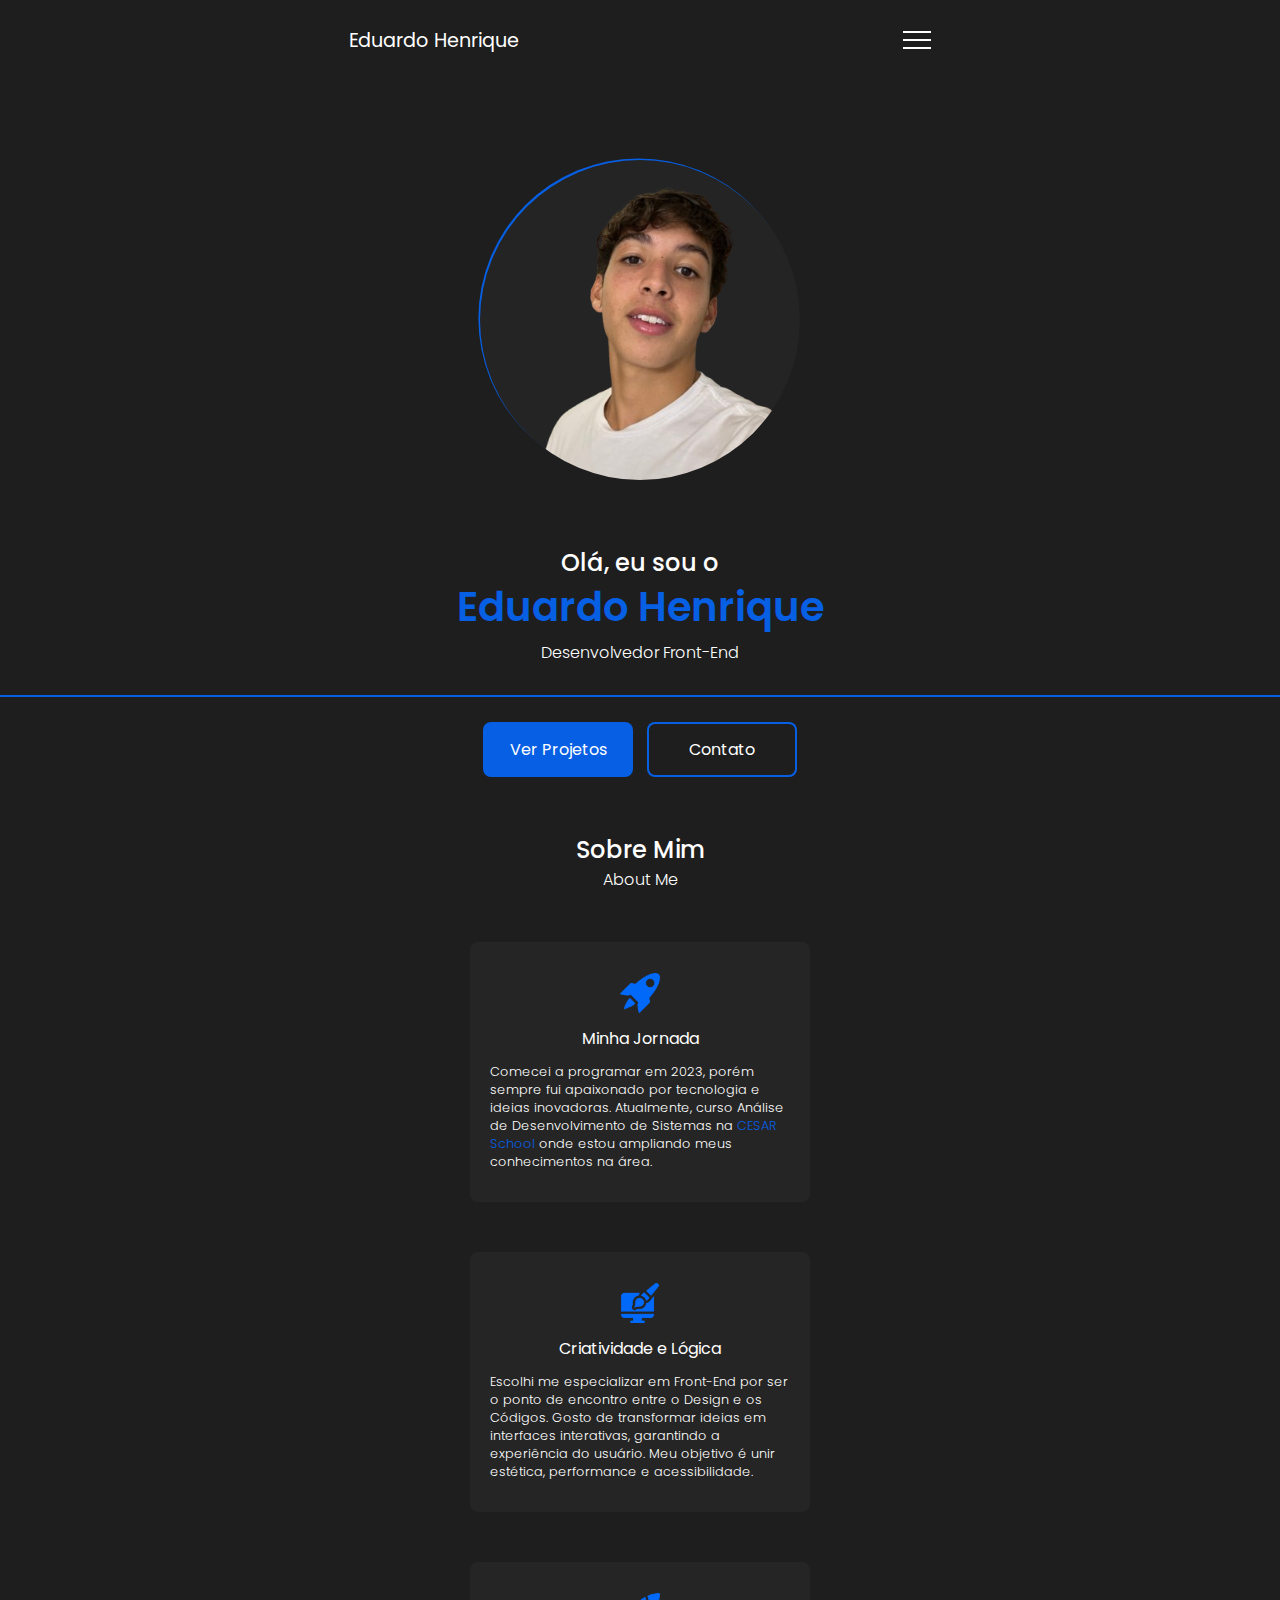
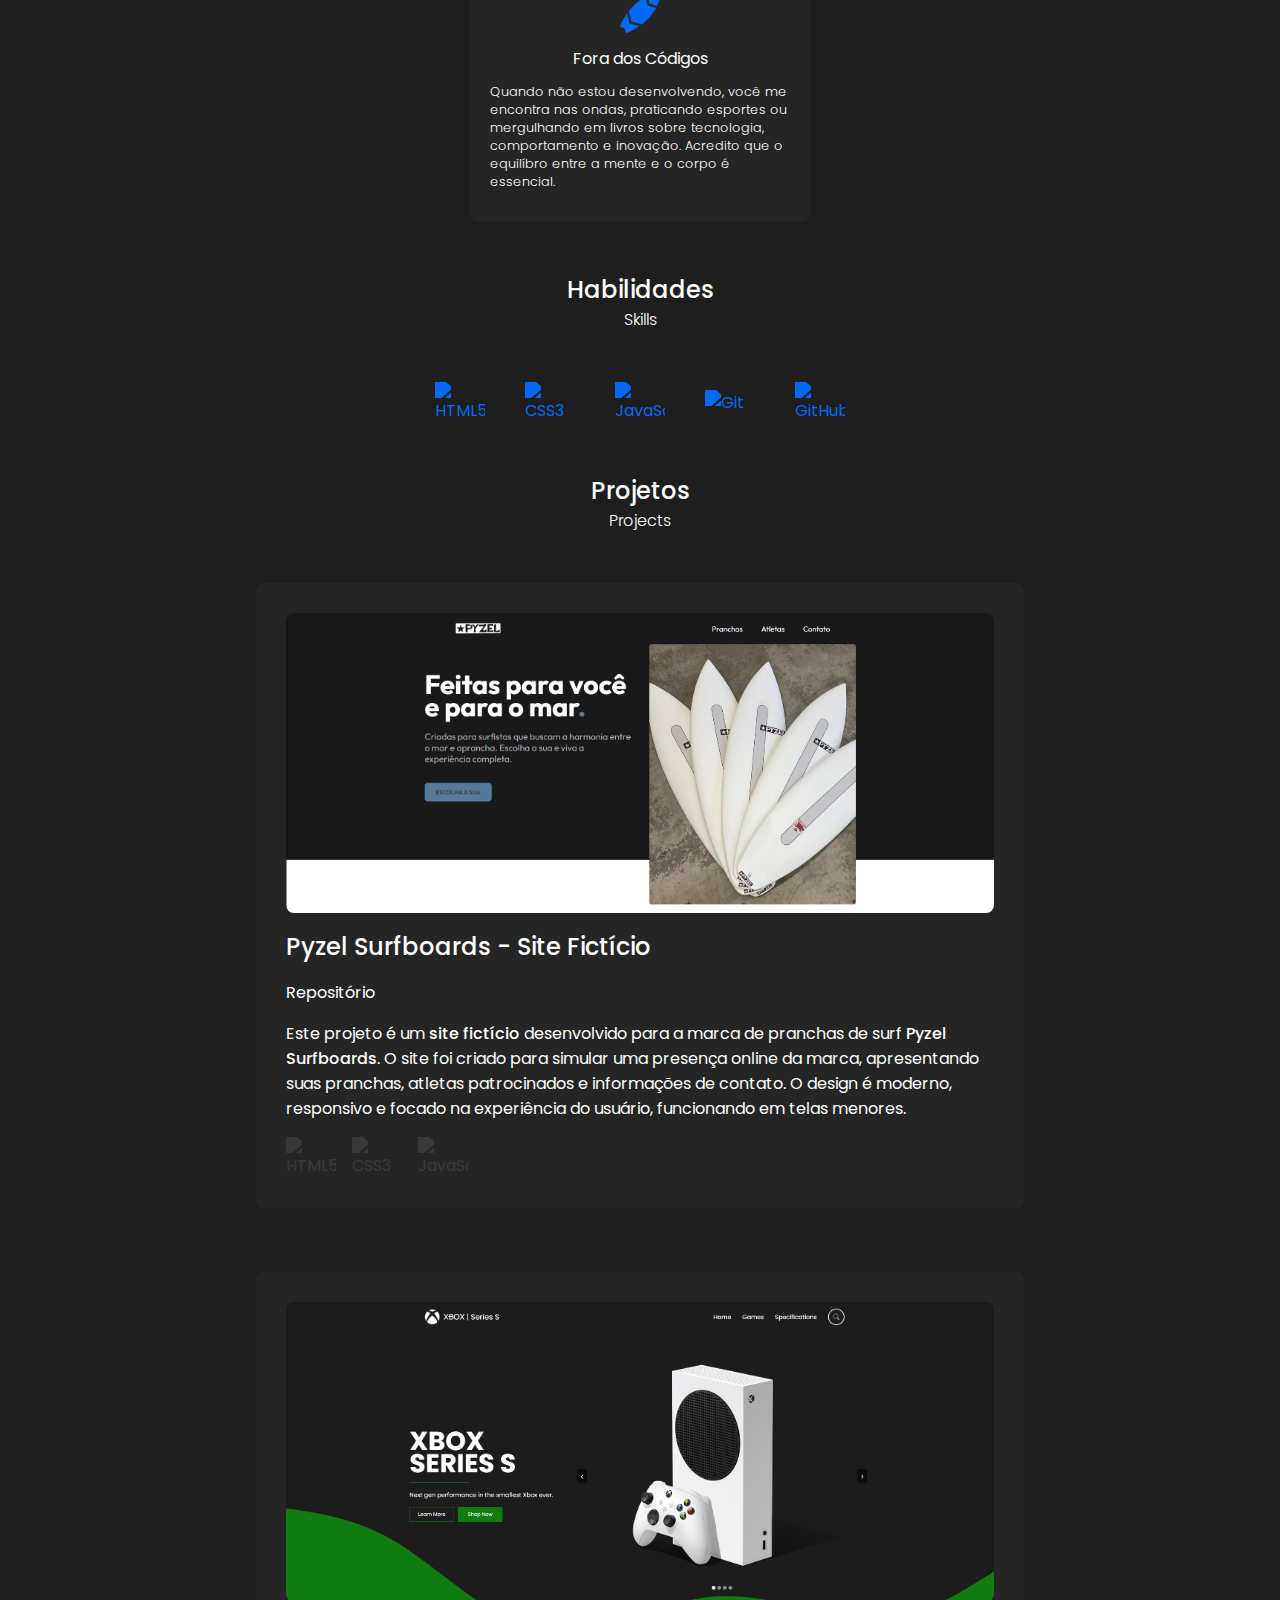
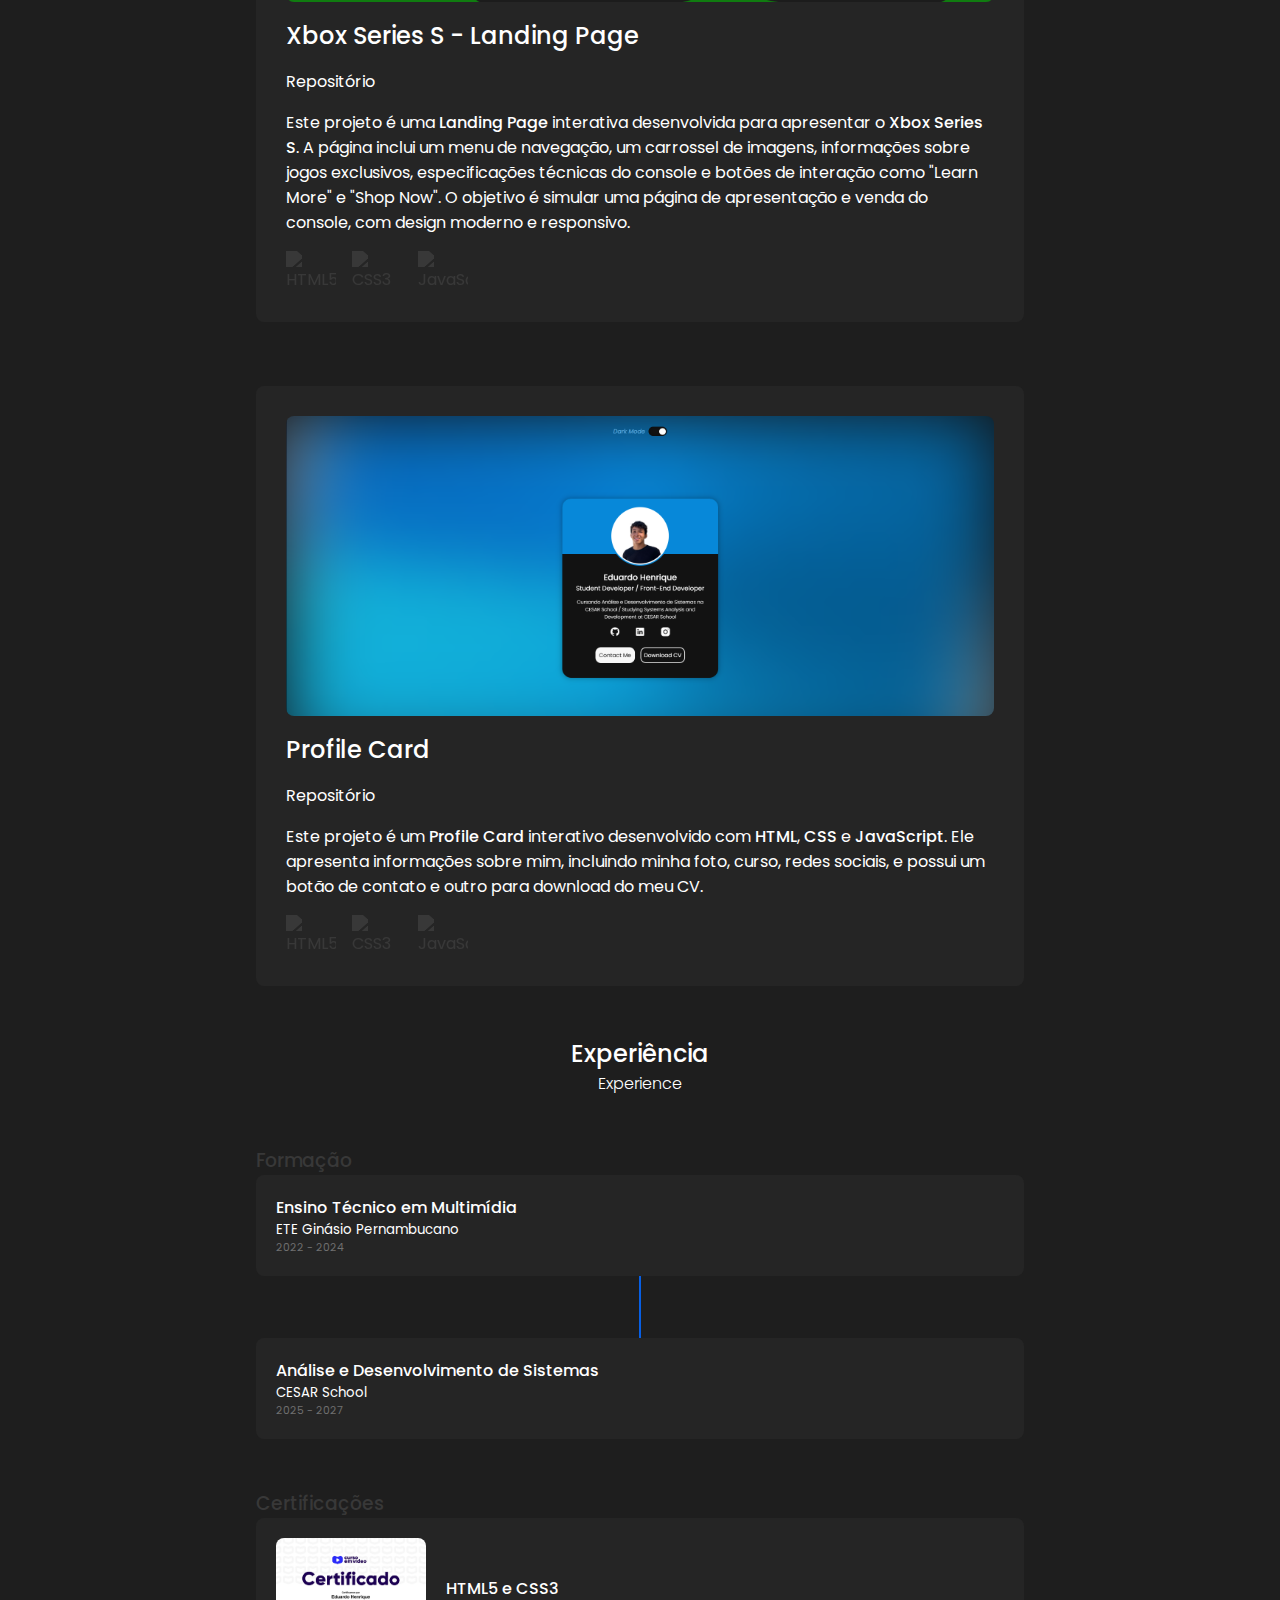
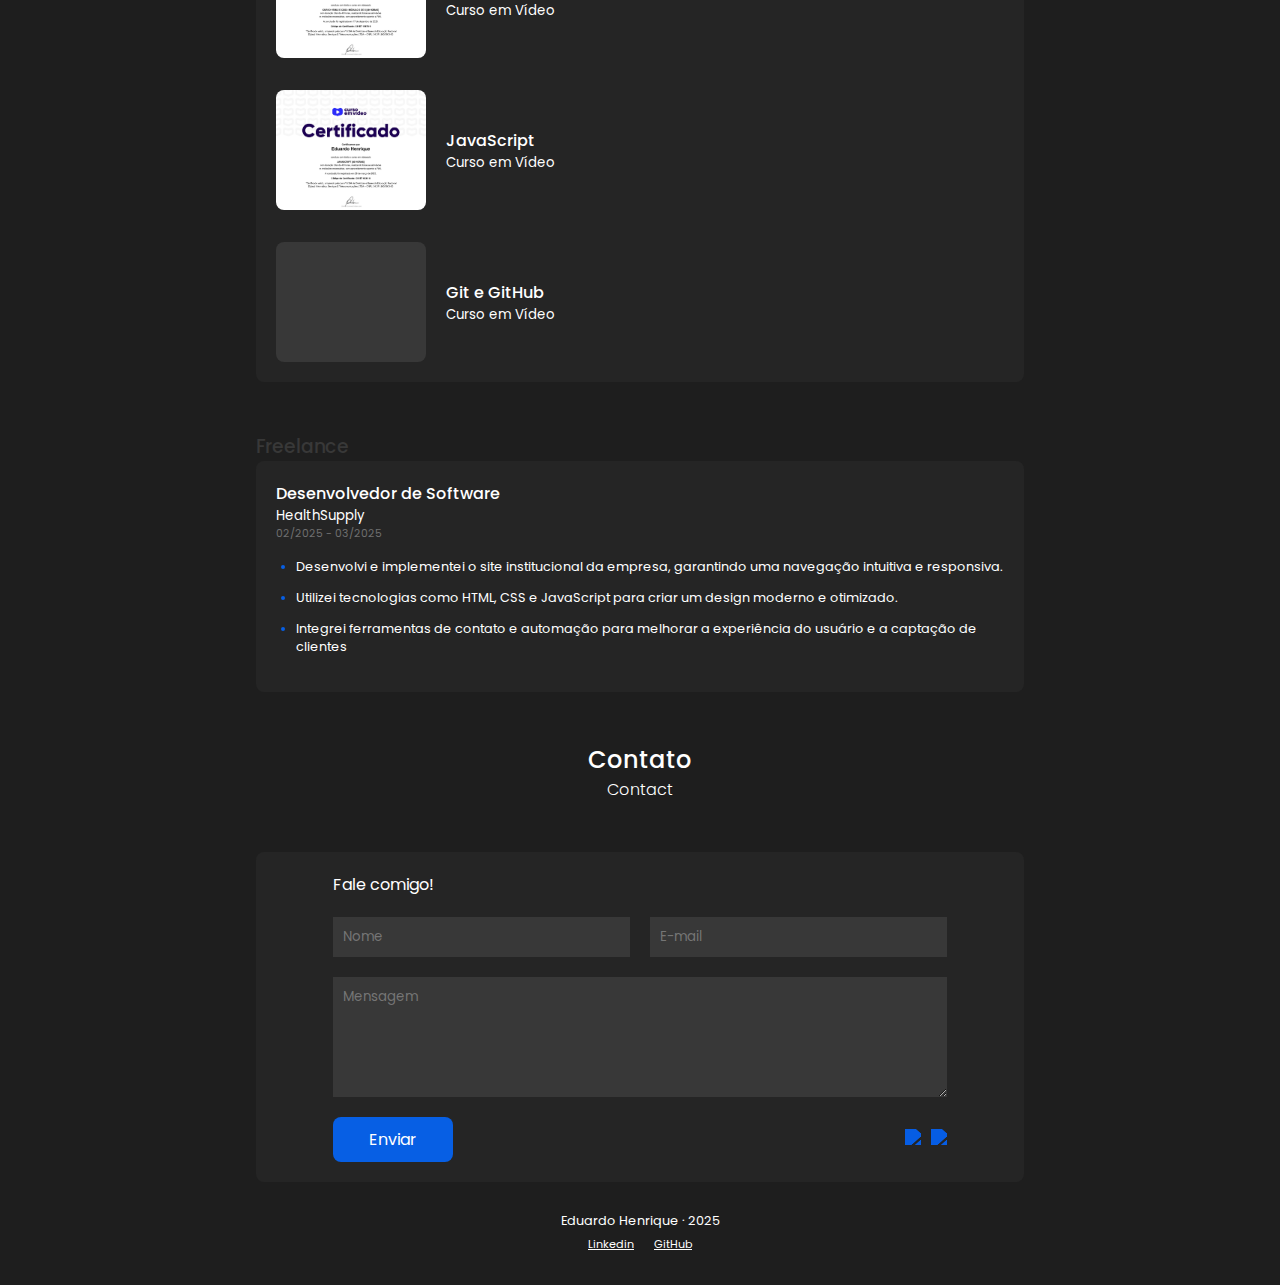
==== commit 60284763: "atualizando as imagens" ====
--- a/index.html
+++ b/index.html
@@ -104,8 +104,8 @@
                             <img alt="JavaScript" title="JavaScript" src="https://cdn.jsdelivr.net/gh/devicons/devicon@latest/icons/javascript/javascript-plain.svg" />
                         </div>
                     </div>
-                    <div class="project-image">
-                        <a href="#"><img src="" alt=""></a>
+                    <div class="project-image" id="image001">
+                        <a href="https://duduhnrq.github.io/surfboards-site/" target="_blank"></a>
                     </div>
                 </div>
 
@@ -120,8 +120,8 @@
                             <img alt="JavaScript" title="JavaScript" src="https://cdn.jsdelivr.net/gh/devicons/devicon@latest/icons/javascript/javascript-plain.svg" />
                         </div>
                     </div>
-                    <div class="project-image">
-                        <a href="#"><img src="" alt=""></a>
+                    <div class="project-image" id="image002">
+                        <a href="https://duduhnrq.github.io/xbox-landing-page/" target="_blank"></a>
                     </div>
                 </div>
 
@@ -136,8 +136,8 @@
                             <img alt="JavaScript" title="JavaScript" src="https://cdn.jsdelivr.net/gh/devicons/devicon@latest/icons/javascript/javascript-plain.svg" />
                         </div>
                     </div>
-                    <div class="project-image">
-                        <a href="#"><img src="" alt=""></a>
+                    <div class="project-image" id="image003">
+                        <a href="https://duduhnrq.github.io/profile-card/" target="_blank"></a>
                     </div>
                 </div>
             </div>
@@ -171,7 +171,7 @@
                     <div class="certifications-item">
                         <ul>
                             <li>
-                                <div class="certification-image">
+                                <div class="certification-image" id="certification001">
 
                                 </div>
                                 <div class="certification-text">
@@ -180,7 +180,7 @@
                                 </div>
                             </li>
                             <li>
-                                <div class="certification-image">
+                                <div class="certification-image" id="certification002">
 
                                 </div>
                                 <div class="certification-text">
@@ -189,7 +189,7 @@
                                 </div>
                             </li>
                             <li>
-                                <div class="certification-image">
+                                <div class="certification-image" id="certification003">
 
                                 </div>
                                 <div class="certification-text">
--- a/estilo/style.css
+++ b/estilo/style.css
@@ -118,7 +118,7 @@
 .hero-container {
     width: 60%;
     display: flex;
-    justify-content: center;
+    justify-content: space-between;
     align-items: center;
 }
 
@@ -259,15 +259,16 @@
 
 .about-boxs {
     display: flex;
-    justify-content: center;
+    justify-content: space-between;
     align-items: center;
     width: 60%;
+    height: 300px;
     gap: 50px;
 }
 
 .about-box {
     width: 300px;
-    height: auto;
+    height: 220px;
     padding: 20px;
     background-color: var(--color002);
     display: flex;
@@ -415,6 +416,21 @@
     box-shadow: -5px 5px 0px 1px var(--color004);
 }
 
+#image001 {
+    background: var(--color003) url(../imagens/pyzel-site.PNG) no-repeat top center;
+    background-size: cover;
+}
+
+#image002 {
+    background: var(--color003) url(../imagens/xbox-site.PNG) no-repeat top center;
+    background-size: cover;
+}
+
+#image003 {
+    background: var(--color003) url(../imagens/profile-site.PNG) no-repeat top center;
+    background-size: cover;
+}
+
 /*Experiencia*/
 
 #experience {
@@ -427,7 +443,7 @@
 
 .experience-blocks {
     display: flex;
-    justify-content: center;
+    justify-content: space-between;
     width: 60%;
     gap: 50px;
 }
@@ -506,8 +522,18 @@
     box-shadow: -5px 5px 0px 0px var(--color004);
 }
 
+#certification001 {
+    background: var(--color003) url(../imagens/certificado001.jpg) no-repeat top center;
+    background-size: cover;
+}
+
+#certification002 {
+    background: var(--color003) url(../imagens/certificado002.jpg) no-repeat top center;
+    background-size: cover;
+}
+
 .freelance-block {
-    width: auto;
+    width: 340px;
 }
 
 .freelance-item {
@@ -656,7 +682,36 @@
 
 /*Responsividade*/
 
-@media (max-width: 1000px) {
+@media (max-width: 1800px) {
+    .experience-blocks {
+        flex-direction: column;
+        justify-content: center;
+        align-items: center;
+        width: 100%;
+    }
+
+    .education-block {
+        width: 60%;
+    }
+
+    .education-item {
+        width: auto;
+    }
+
+    .certifications-block {
+        width: 60%;
+    }
+
+    .certifications-item {
+        width: auto;
+    }
+
+    .freelance-block {
+        width: 60%;
+    }
+}
+
+@media (max-width: 1400px) {
     nav {
         gap: 30%;
     }
@@ -730,6 +785,10 @@
         width: 100%;
     }
 
+    .hero-content input {
+        margin: 5px;
+    }
+
     .hero-image {
         margin: 0;
         transform: scale(0.8);
@@ -742,33 +801,53 @@
 
     .about-boxs {
         flex-direction: column;
+        height: auto;
         gap: 50px;
     }
 
-    .experience-blocks {
-        flex-direction: column;
-        justify-content: center;
-        align-items: center;
-        width: 100%;
+    .projects-box {
+        flex-direction: column-reverse;
+    }
+
+    .project-content {
+        width: auto;
+        padding-top: 0;
+    }
+
+    .project-image {
+        width: auto;
+        height: 300px;
+        margin-bottom: 0;
+    }
+}
+
+@media (max-width: 800px) {
+    .about-boxs {
+        width: 90%;
+    }
+
+    .skills-icons {
+        width: 90%;
+        flex-wrap: wrap;
+    }
+
+    .projects-box {
+        width: 90%;
     }
 
     .education-block {
-        width: 60%;
-    }
-
-    .education-item {
-        width: auto;
+        width: 90%;
     }
 
     .certifications-block {
-        width: 60%;
-    }
-
-    .certifications-item {
-        width: auto;
+        width: 90%;
     }
 
     .freelance-block {
-        width: 60%;
+        width: 90%;
+    }
+
+    .contact {
+        width: 90%;
     }
 }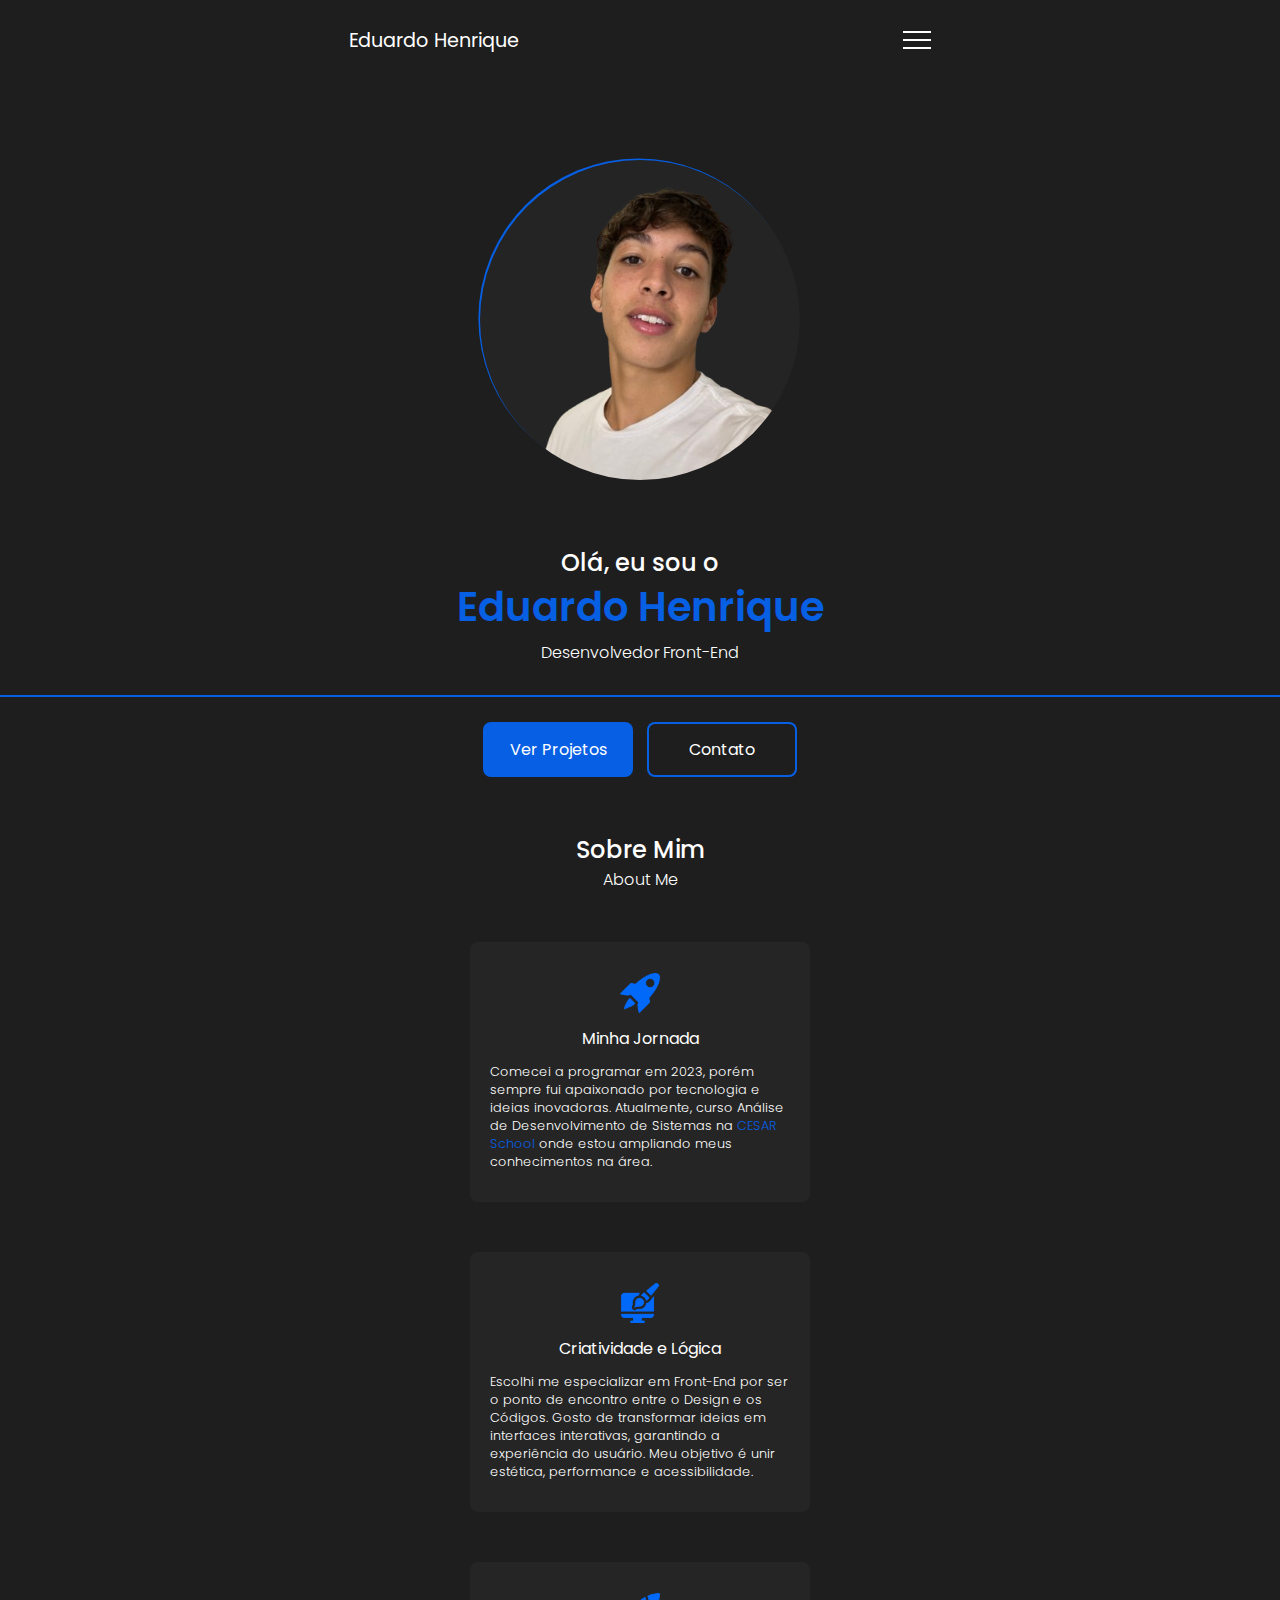
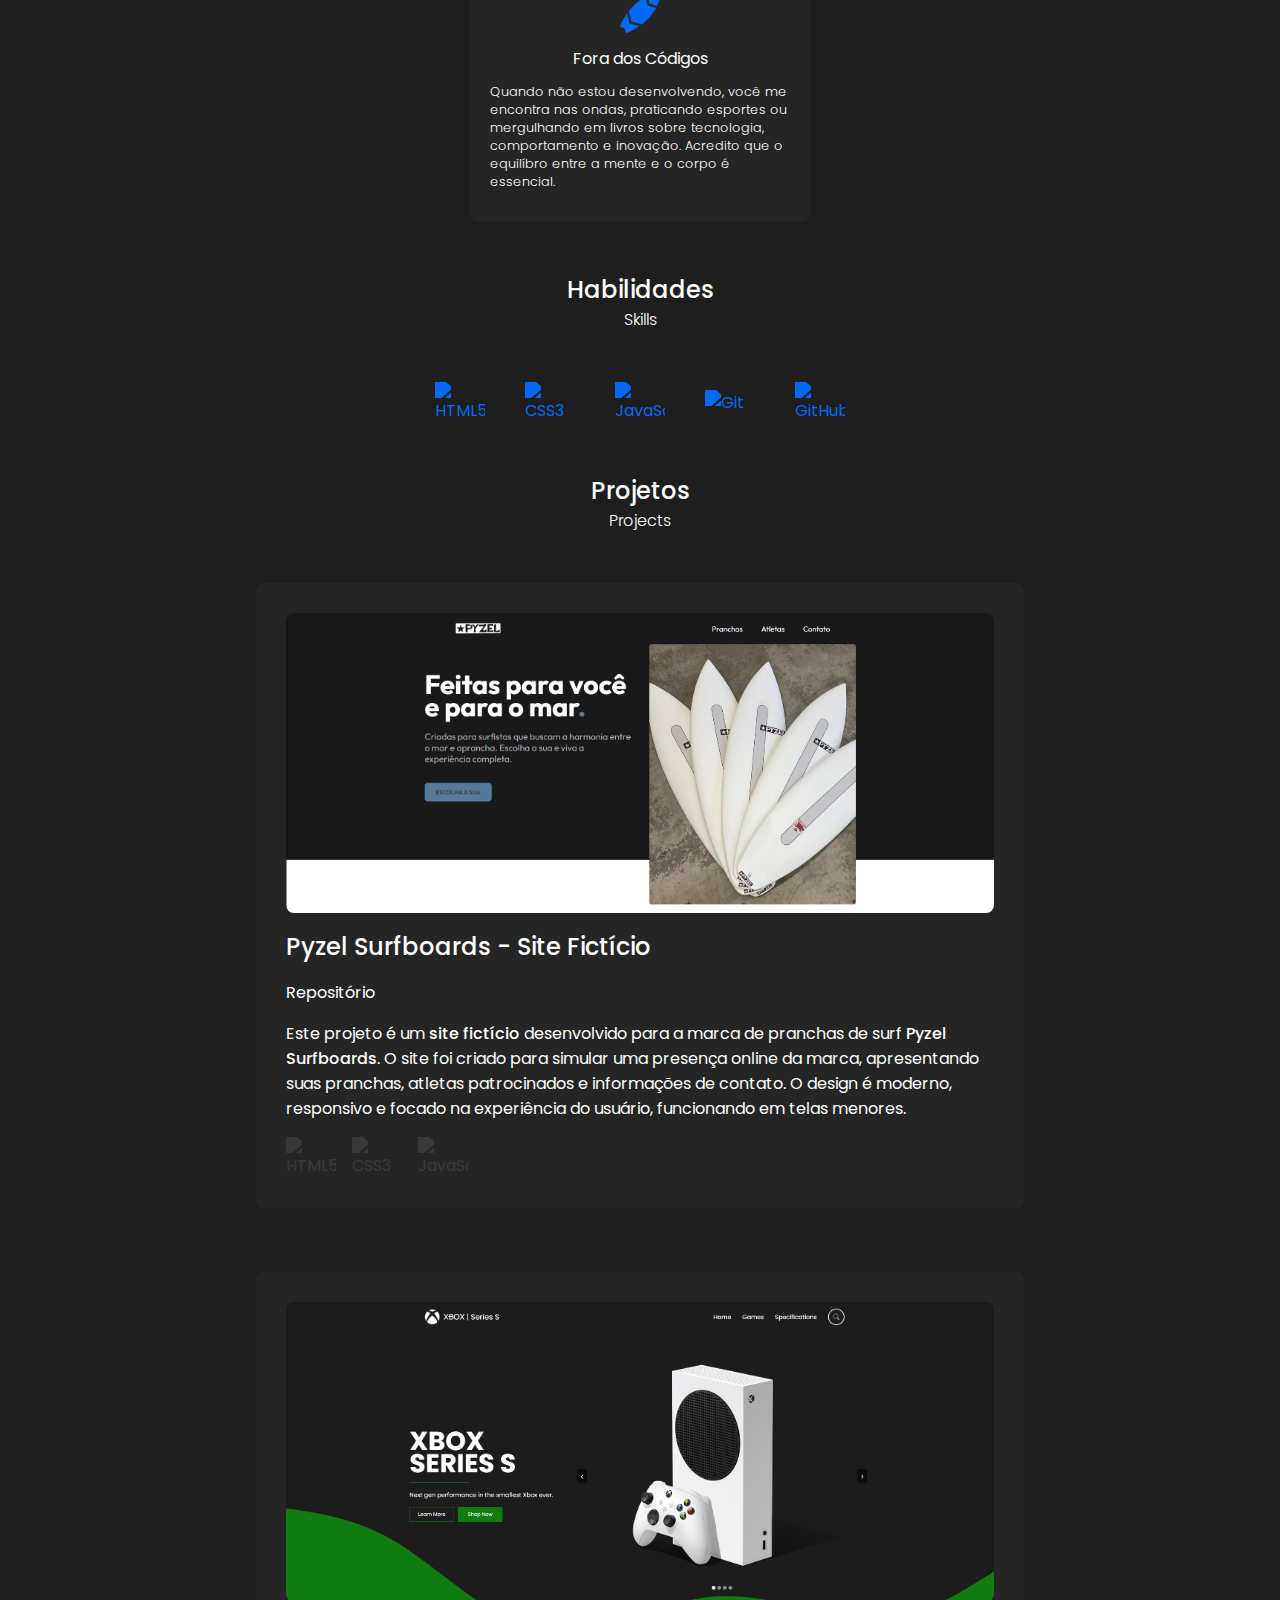
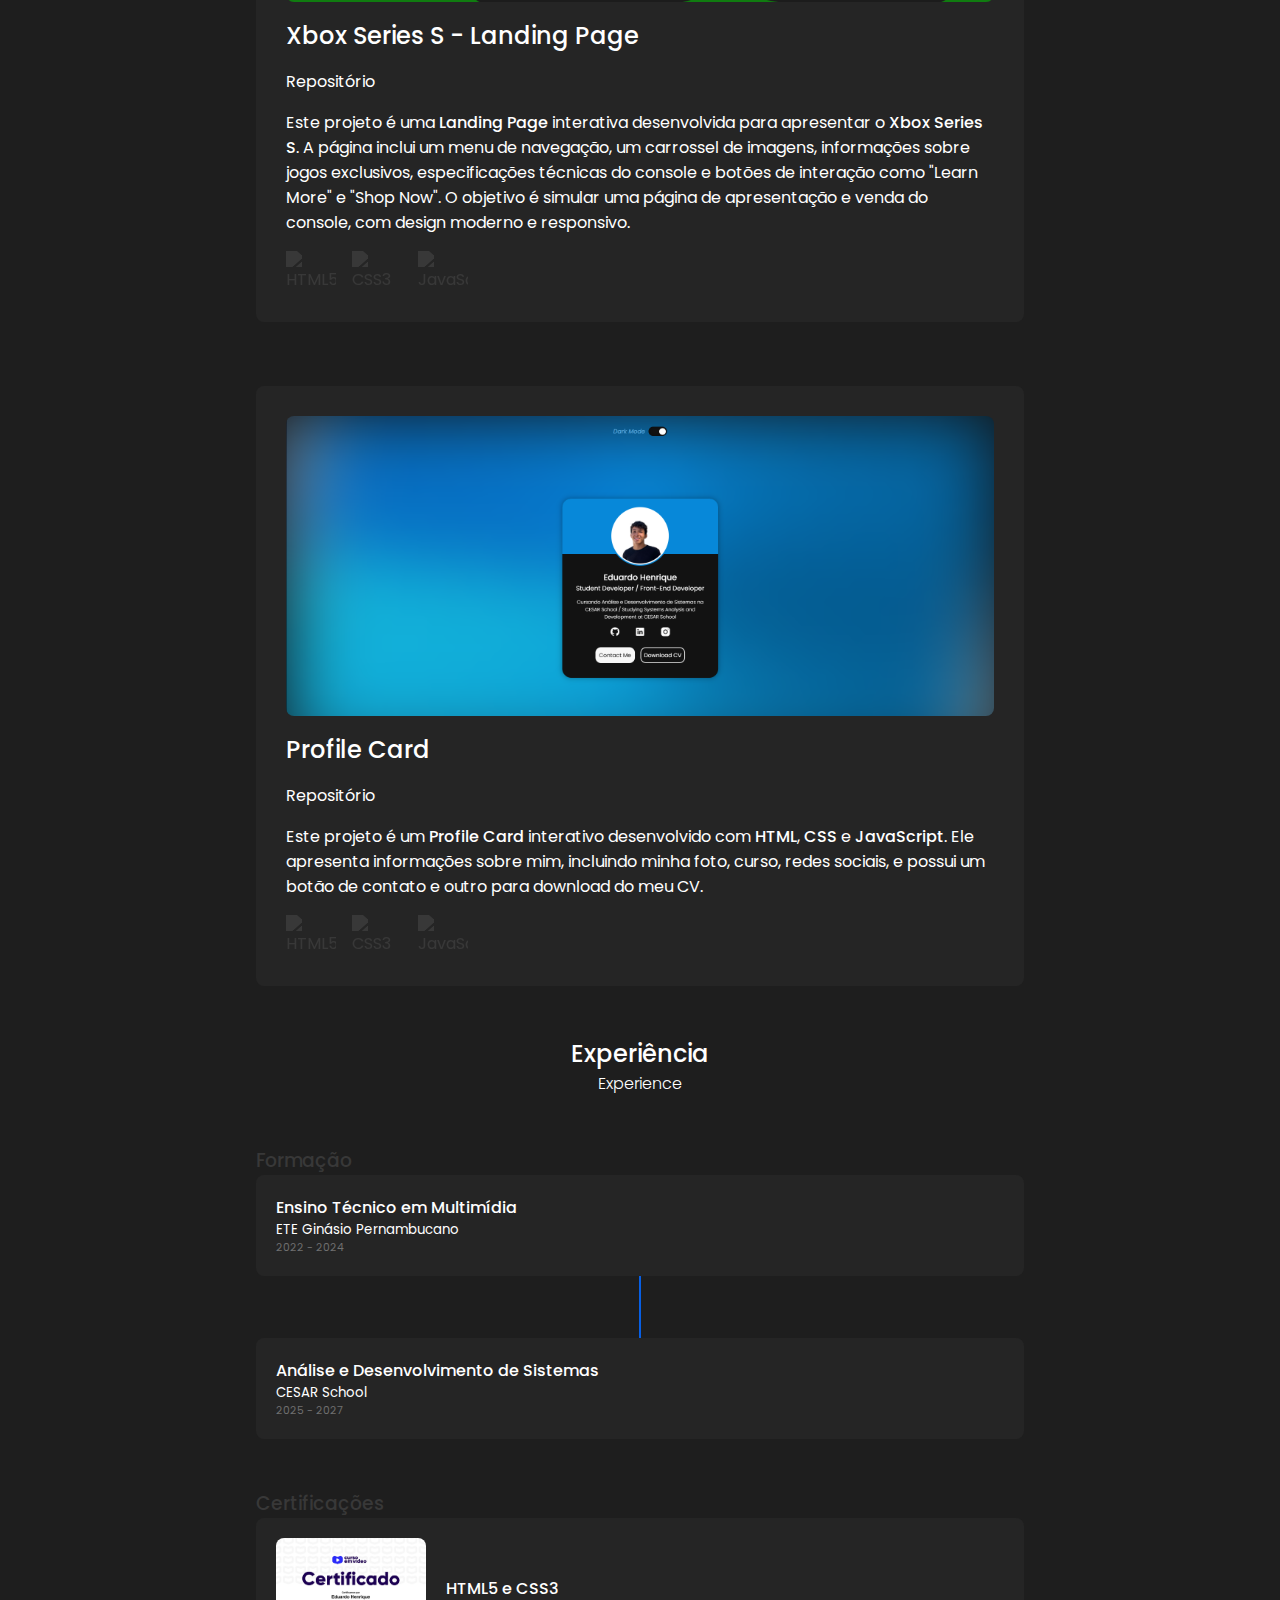
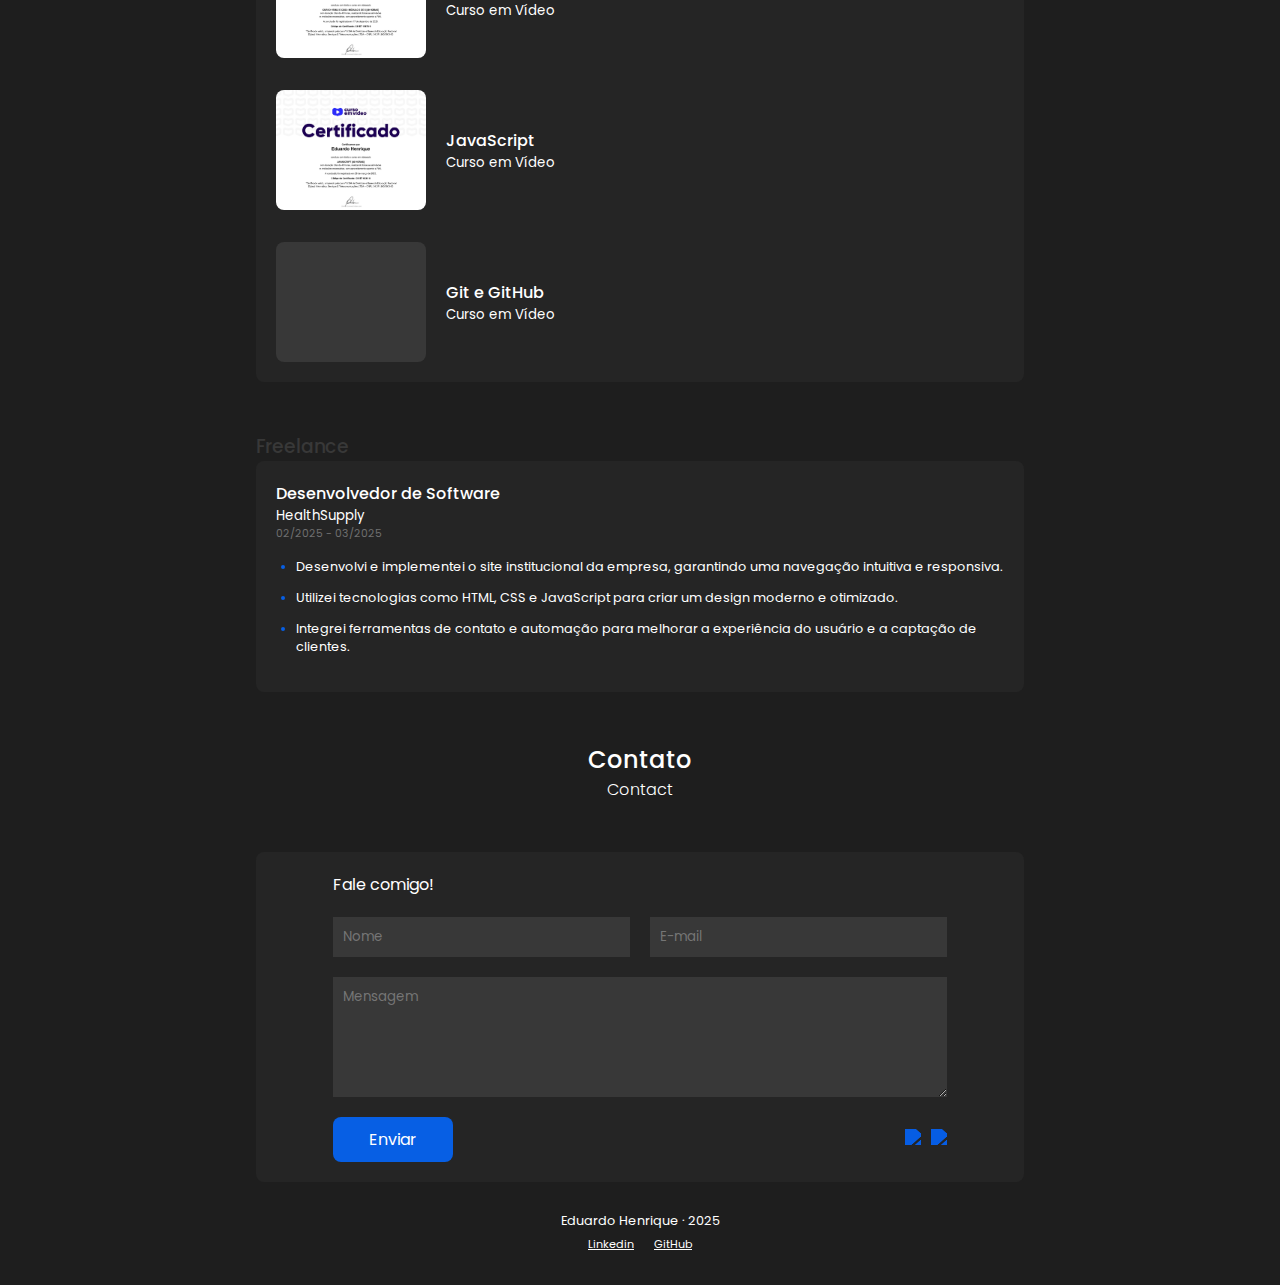
==== commit 483a10b5: "Correção de digitação" ====
--- a/index.html
+++ b/index.html
@@ -104,9 +104,9 @@
                             <img alt="JavaScript" title="JavaScript" src="https://cdn.jsdelivr.net/gh/devicons/devicon@latest/icons/javascript/javascript-plain.svg" />
                         </div>
                     </div>
-                    <div class="project-image" id="image001">
-                        <a href="https://duduhnrq.github.io/surfboards-site/" target="_blank"></a>
-                    </div>
+                    <a href="https://duduhnrq.github.io/surfboards-site/" target="_blank">
+                        <div class="project-image" id="image001"></div>
+                    </a>
                 </div>
 
                 <div class="projects-box">
@@ -120,9 +120,9 @@
                             <img alt="JavaScript" title="JavaScript" src="https://cdn.jsdelivr.net/gh/devicons/devicon@latest/icons/javascript/javascript-plain.svg" />
                         </div>
                     </div>
-                    <div class="project-image" id="image002">
-                        <a href="https://duduhnrq.github.io/xbox-landing-page/" target="_blank"></a>
-                    </div>
+                    <a href="https://duduhnrq.github.io/xbox-landing-page/" target="_blank">
+                        <div class="project-image" id="image002"></div>
+                    </a>
                 </div>
 
                 <div class="projects-box">
@@ -136,9 +136,9 @@
                             <img alt="JavaScript" title="JavaScript" src="https://cdn.jsdelivr.net/gh/devicons/devicon@latest/icons/javascript/javascript-plain.svg" />
                         </div>
                     </div>
-                    <div class="project-image" id="image003">
-                        <a href="https://duduhnrq.github.io/profile-card/" target="_blank"></a>
-                    </div>
+                    <a href="https://duduhnrq.github.io/profile-card/" target="_blank">
+                        <div class="project-image" id="image003"></div>
+                    </a>
                 </div>
             </div>
         </section>
@@ -219,7 +219,7 @@
                                     <p>Utilizei tecnologias como HTML, CSS e JavaScript para criar um design moderno e otimizado.</p>
                                 </li>
                                 <li>
-                                    <p>Integrei ferramentas de contato e automação para melhorar a experiência do usuário e a captação de clientes</p>
+                                    <p>Integrei ferramentas de contato e automação para melhorar a experiência do usuário e a captação de clientes.</p>
                                 </li>
                             </ul>
                         </div>
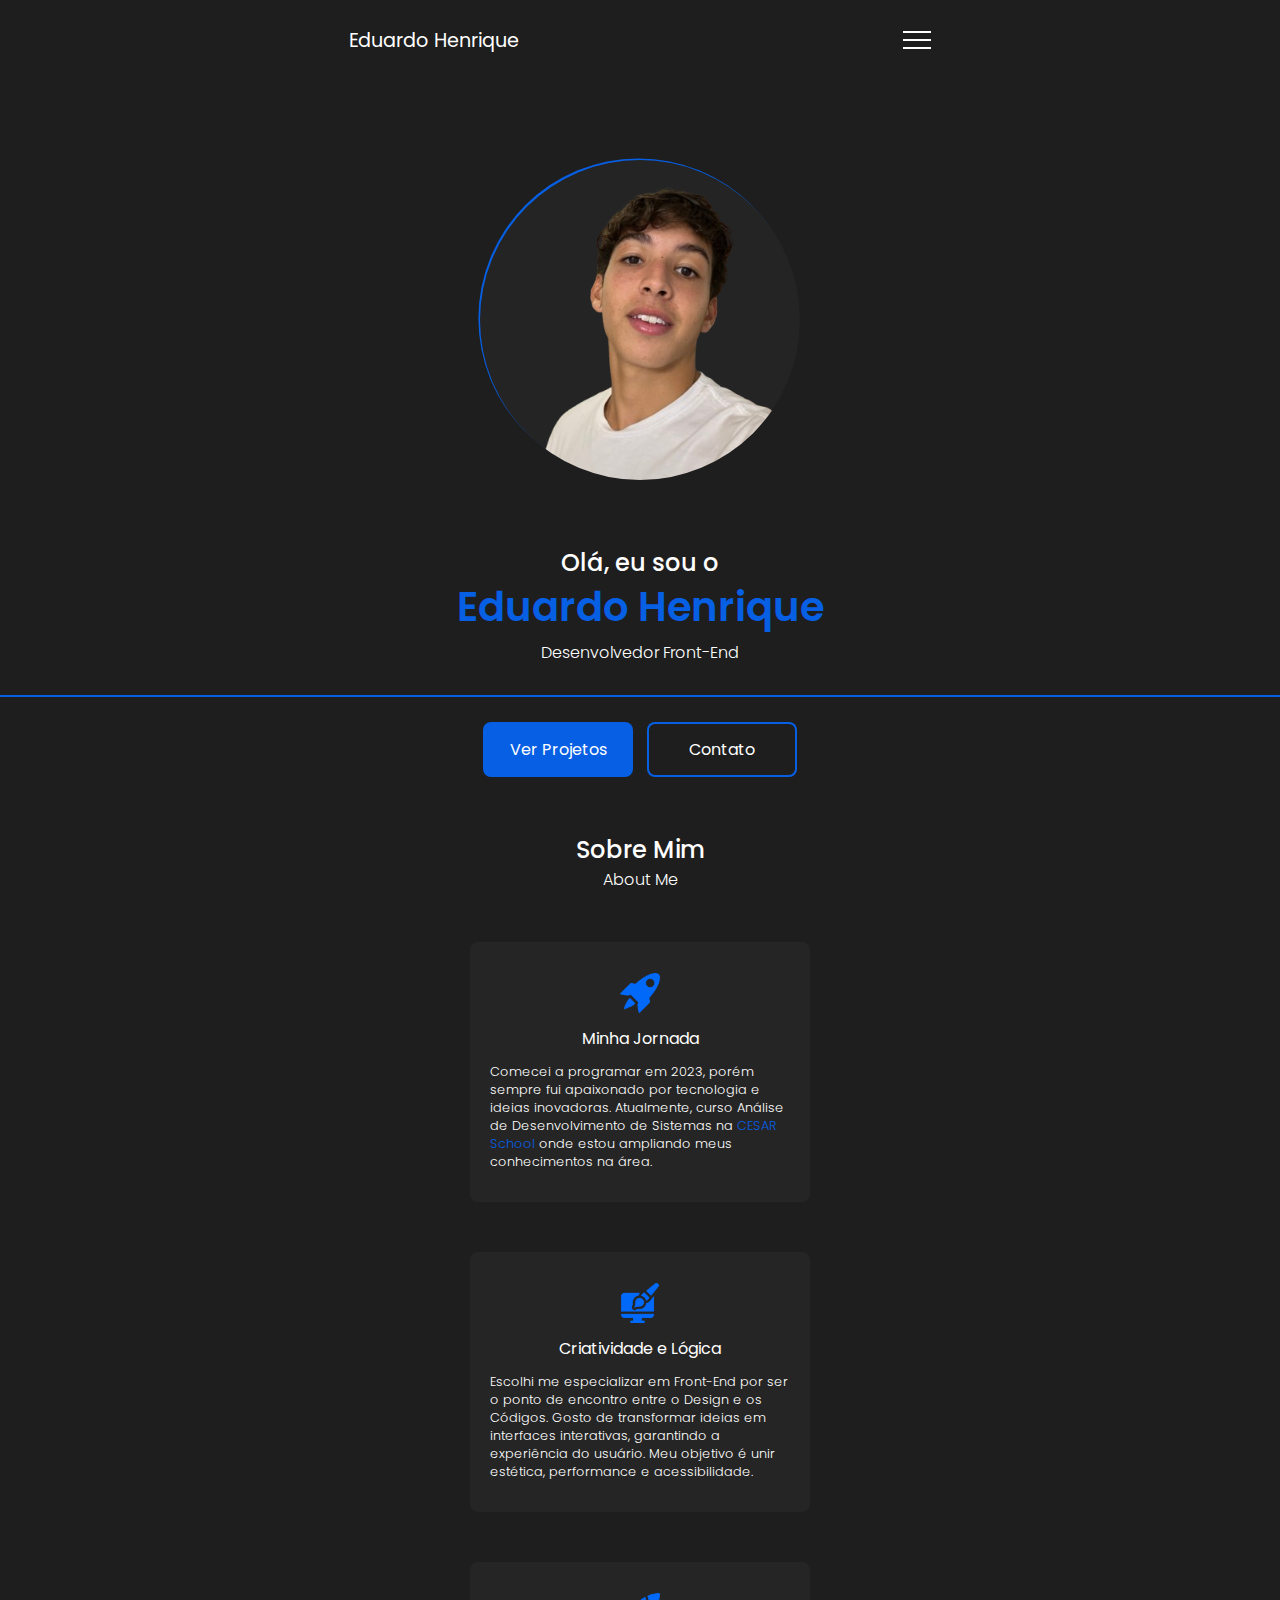
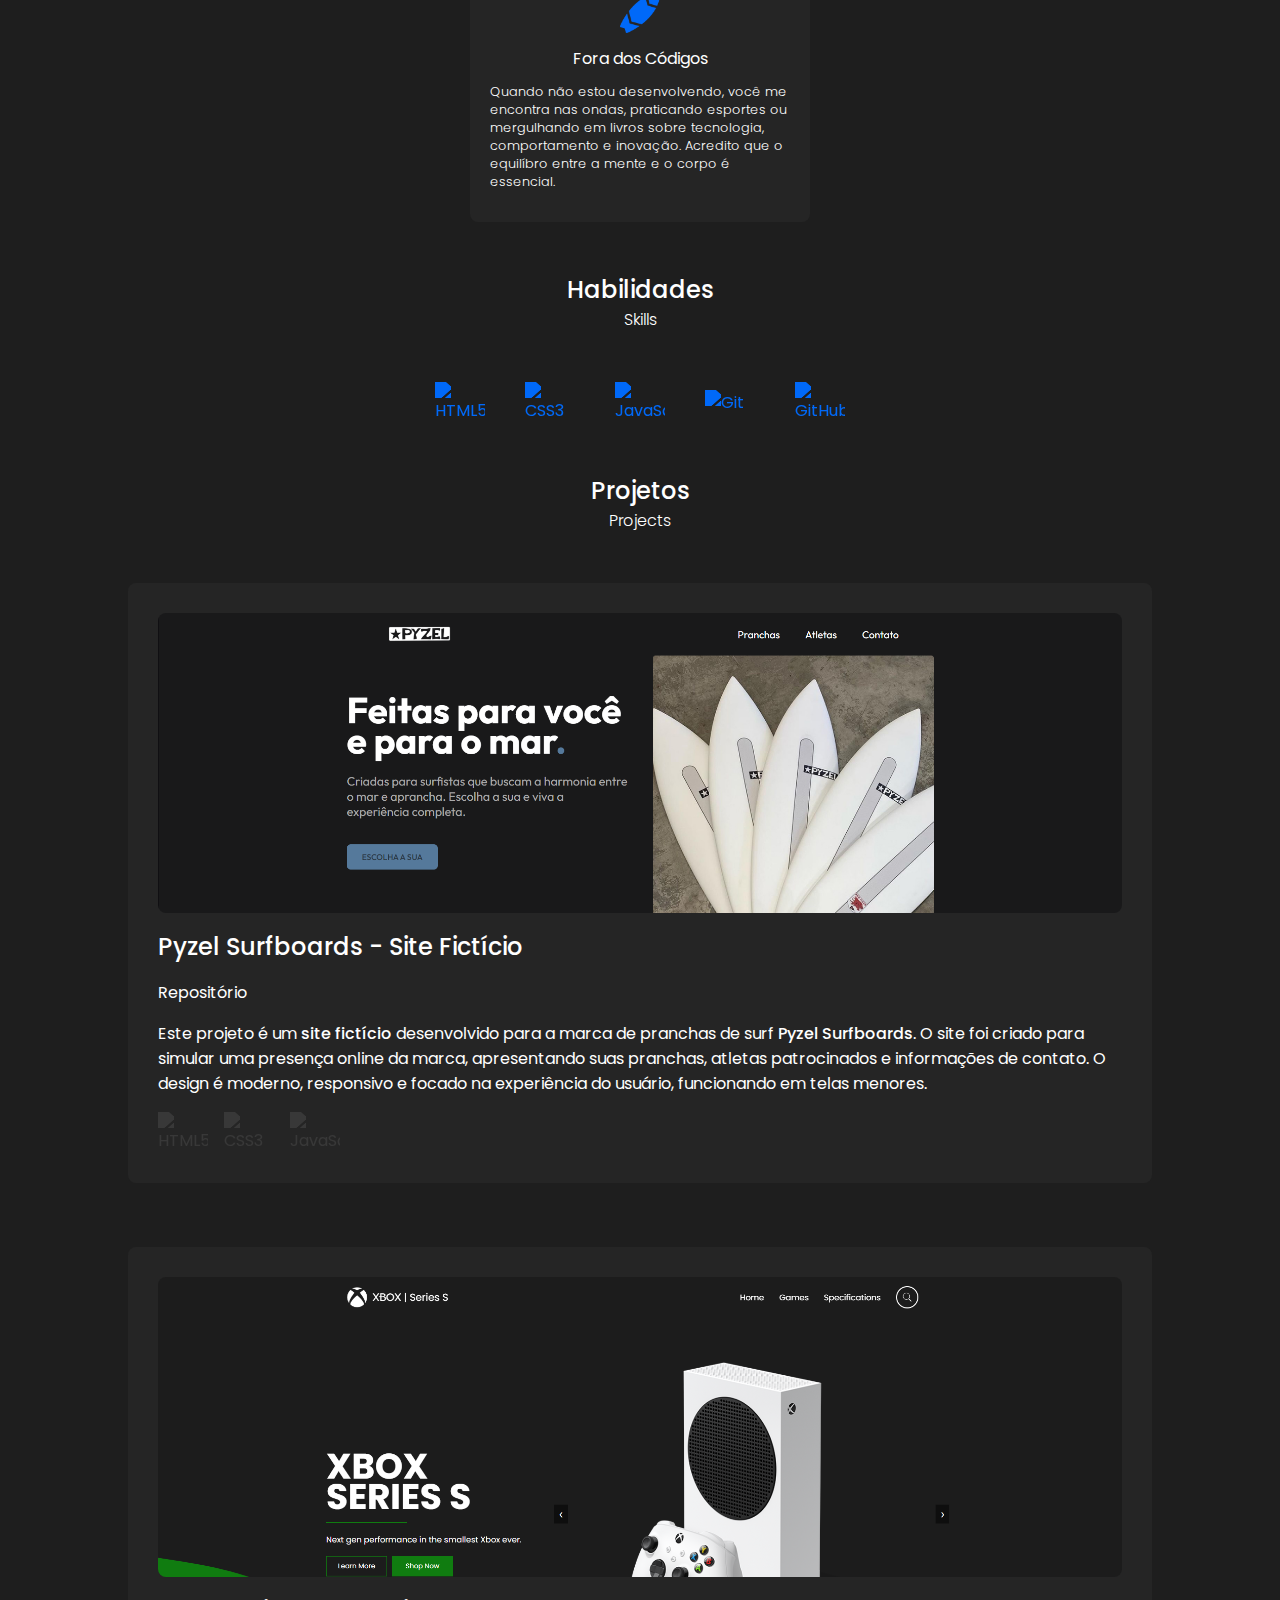
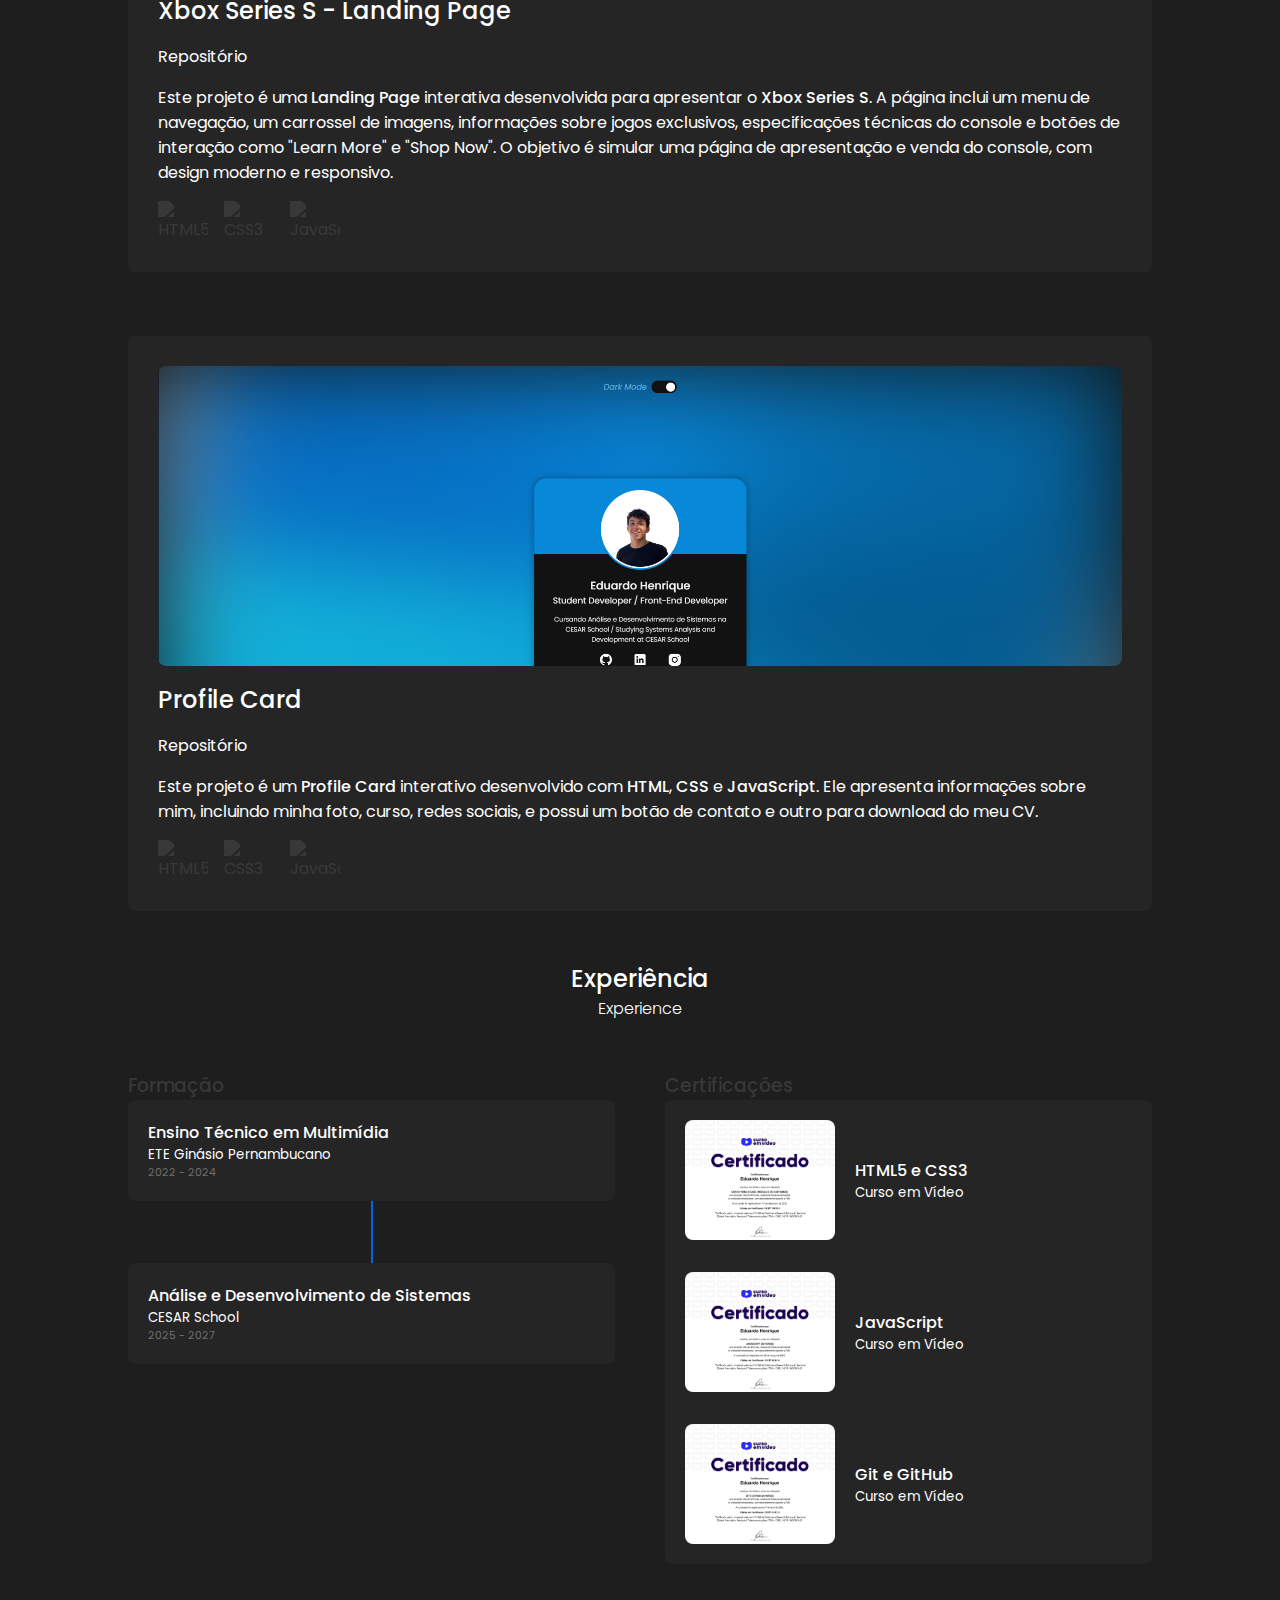
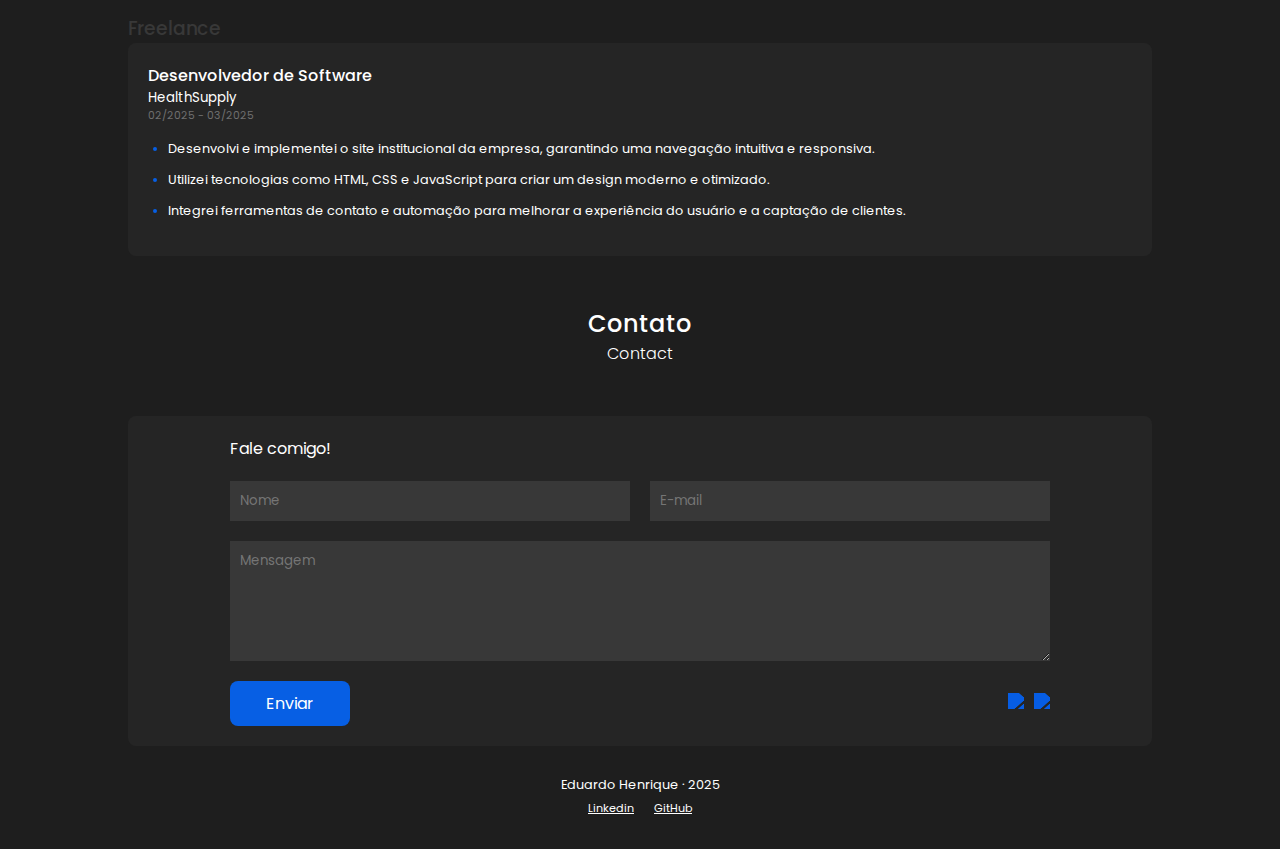
==== commit 4c678c17: "Visualização de certificados" ====
--- a/index.html
+++ b/index.html
@@ -171,27 +171,33 @@
                     <div class="certifications-item">
                         <ul>
                             <li>
-                                <div class="certification-image" id="certification001">
-
-                                </div>
+                                <a href="certifications.html">
+                                    <div class="certification-image" id="certification001">
+                                    </div>
+                                </a>
+
                                 <div class="certification-text">
                                     <h4>HTML5 e CSS3</h4>
                                     <h5>Curso em Vídeo</h5>
                                 </div>
                             </li>
                             <li>
-                                <div class="certification-image" id="certification002">
-
-                                </div>
+                                <a href="certifications.html">
+                                    <div class="certification-image" id="certification002">
+                                    </div>
+                                </a>
+
                                 <div class="certification-text">
                                     <h4>JavaScript</h4>
                                     <h5>Curso em Vídeo</h5>
                                 </div>
                             </li>
                             <li>
-                                <div class="certification-image" id="certification003">
-
-                                </div>
+                                <a href="certifications.html">
+                                    <div class="certification-image" id="certification003">
+                                    </div>
+                                </a>
+
                                 <div class="certification-text">
                                     <h4>Git e GitHub</h4>
                                     <h5>Curso em Vídeo</h5>
--- a/estilo/style.css
+++ b/estilo/style.css
@@ -532,8 +532,9 @@
     background-size: cover;
 }
 
-.freelance-block {
-    width: 340px;
+#certification003 {
+    background: var(--color003) url(../imagens/certificado003.jpg) no-repeat top center;
+    background-size: cover;
 }
 
 .freelance-item {
@@ -554,6 +555,33 @@
 .freelance-item li::marker {
     color: #075fe4;
     font-size: 0.8rem;
+}
+
+/*Certifications - Page 2*/
+
+#certifications {
+    width: 100%;
+    height: auto;
+    margin-top: 80px;
+    display: flex;
+    flex-direction: column;
+    justify-content: center;
+    align-items: center;
+}
+
+#certifications a {
+    color: var(--color005);
+    text-decoration: none;
+    transition: all .3s ease-in-out;
+}
+
+#certifications a:hover {
+    color: gray;
+}
+
+.certification img {
+    max-width: 700px;
+    box-shadow: 0px 0px 15px rgba(0, 0, 0, 0.418);
 }
 
 /*Contato*/
@@ -684,34 +712,37 @@
 
 @media (max-width: 1800px) {
     .experience-blocks {
-        flex-direction: column;
-        justify-content: center;
-        align-items: center;
-        width: 100%;
-    }
-
-    .education-block {
-        width: 60%;
-    }
-
-    .education-item {
+        display: grid;
+        grid-template-columns: 1fr 1fr;
+        width: 80%;
+    }
+    
+    .freelance-block {
+        grid-column: 1 / 3;
+    }
+    
+    .education-item, .certifications-item, .freelance-item {
         width: auto;
     }
 
-    .certifications-block {
-        width: 60%;
-    }
-
-    .certifications-item {
-        width: auto;
-    }
-
-    .freelance-block {
-        width: 60%;
-    }
-}
-
-@media (max-width: 1400px) {
+    .hero-container {
+        width: 80%;
+    }
+
+    .about-boxs {
+        width: 80%;
+    }
+
+    .projects-box {
+        width: 80%;
+    }
+
+    .contact {
+        width: 80%;
+    }
+}
+
+@media (max-width: 1300px) {
     nav {
         gap: 30%;
     }
@@ -835,19 +866,17 @@
         width: 90%;
     }
 
-    .education-block {
-        width: 90%;
-    }
-
-    .certifications-block {
-        width: 90%;
-    }
-
-    .freelance-block {
+    .experience-blocks {
+        display: flex;
+        flex-direction: column;
         width: 90%;
     }
 
     .contact {
         width: 90%;
     }
+
+    .certification img {
+        max-width: 300px;
+    }
 }